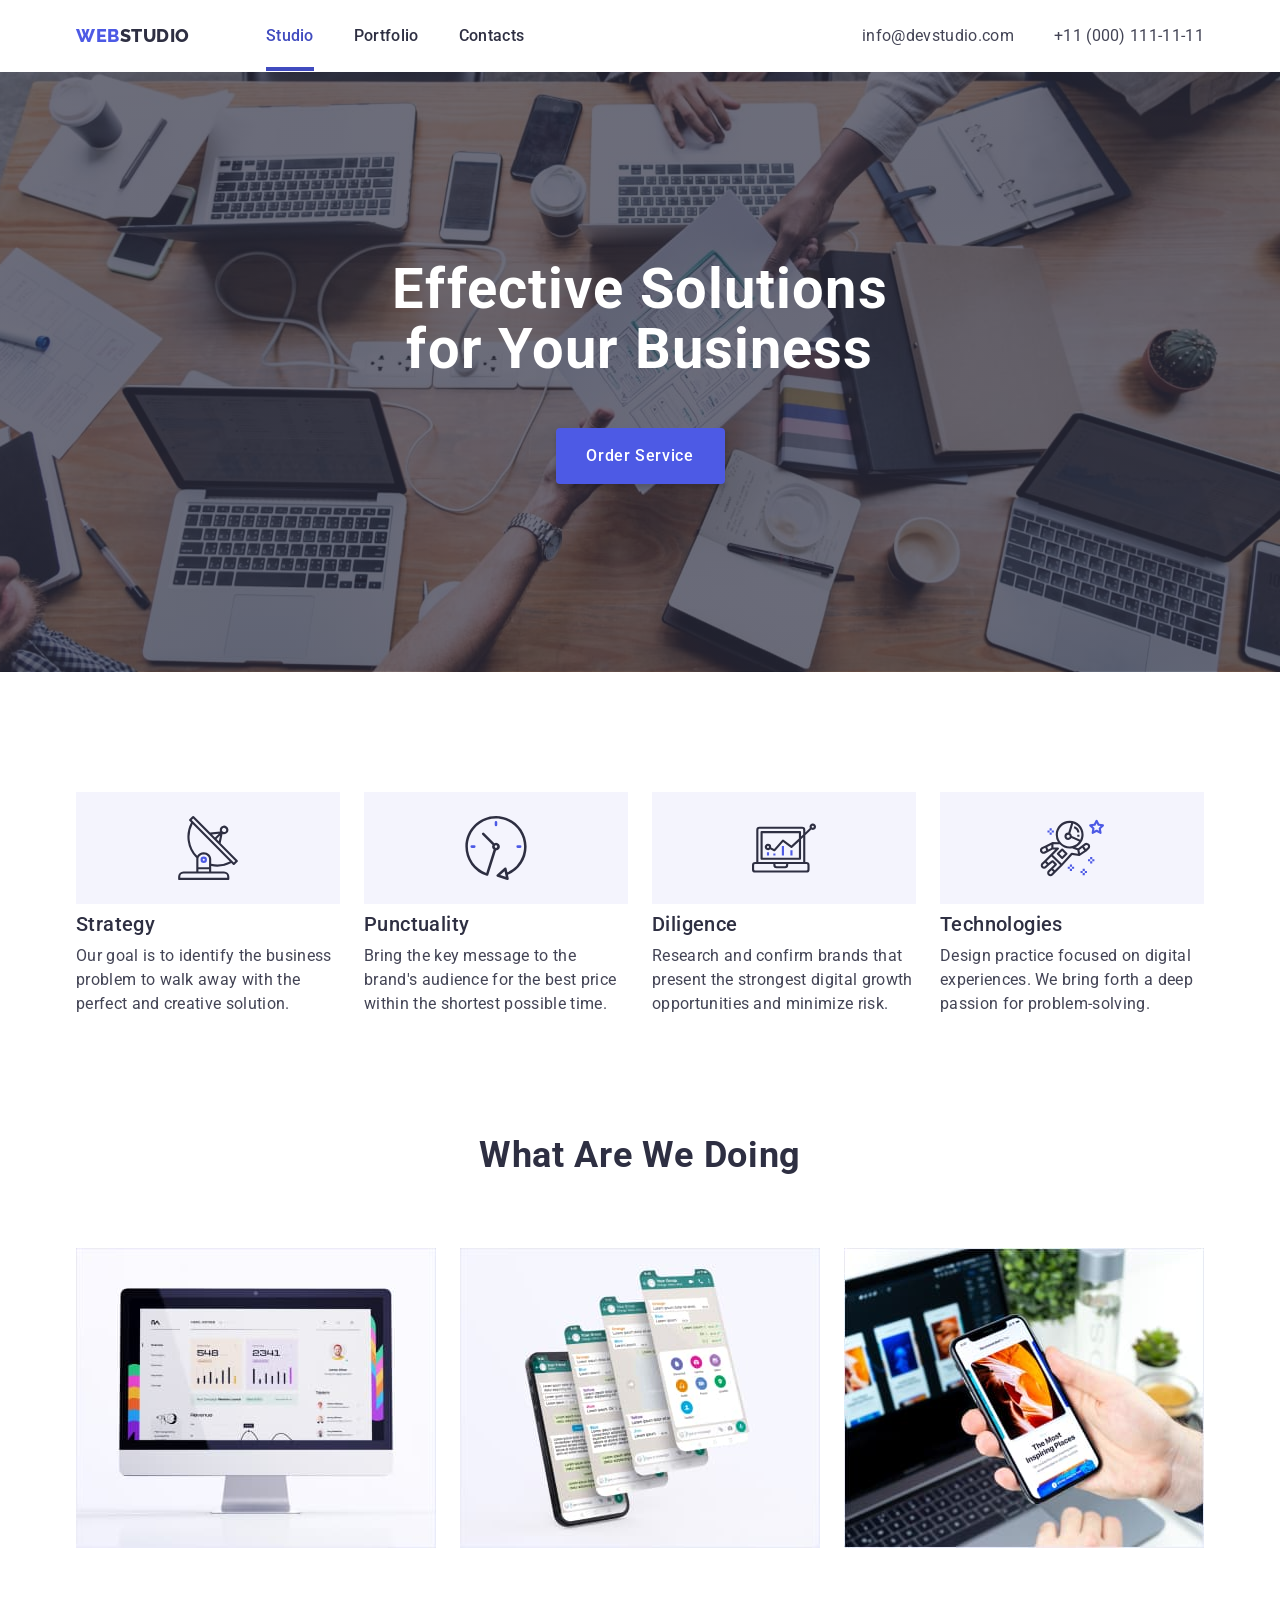
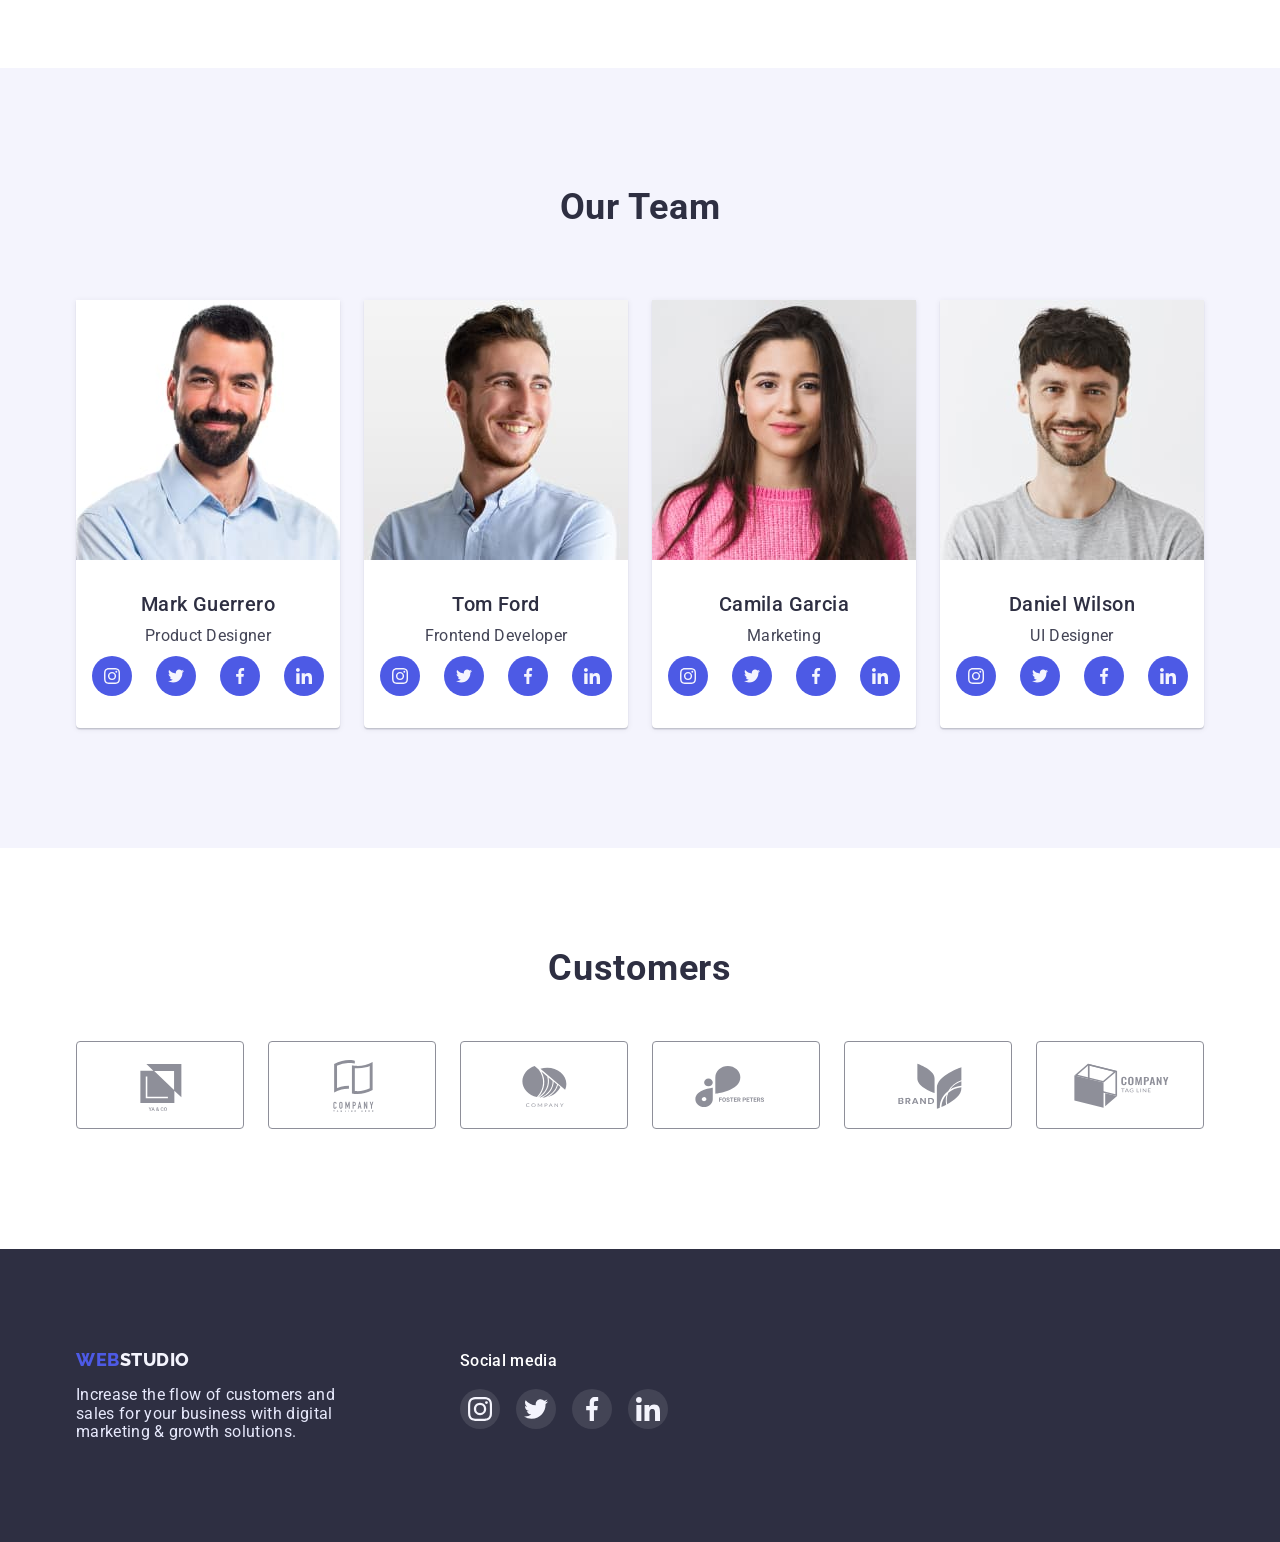
==== index.html @ badfcabd "Initial commit" ====
<!DOCTYPE html>
<html lang="en">

<head>
    <meta charset="UTF-8">
    <meta http-equiv="X-UA-Compatible" content="IE=edge">
    <meta name="viewport" content="width=device-width, initial-scale=1.0">
    <title>WebStudio</title>
    <link rel="preconnect" href="https://fonts.googleapis.com">
    <link rel="preconnect" href="https://fonts.gstatic.com" crossorigin>
    <link
        href="https://fonts.googleapis.com/css2?family=Montserrat:wght@400;700&family=Raleway:wght@800&family=Roboto:wght@400;500;700;900&display=swap"
        rel="stylesheet">
    <link rel="stylesheet" href="https://cdnjs.cloudflare.com/ajax/libs/modern-normalize/1.1.0/modern-normalize.min.css"
        integrity="sha512-wpPYUAdjBVSE4KJnH1VR1HeZfpl1ub8YT/NKx4PuQ5NmX2tKuGu6U/JRp5y+Y8XG2tV+wKQpNHVUX03MfMFn9Q=="
        crossorigin="anonymous" referrerpolicy="no-referrer" />
    <link rel="stylesheet" href="./css/styles.css">
</head>

<body>
    <header>
        <div class="conteiner header-container">
            <nav class="header-all">
                <a href="./index.html" class="header-logo link">Web<span class="header-logo-studio">Studio</span></a>
                <ul class="header-nav list">
                    <li class="header-item"><a href="./index.html" class="nav current link">Studio</a></li>
                    <li><a href="./portfolio.html" class="nav link">Portfolio</a></li>
                    <li><a href="" class="nav link">Contacts</a></li>
                </ul>
            </nav>
            <address class="address">
                <ul class="address-list list">
                    <li><a href="mailto:info@devstudio.com" class="header-address link">info@devstudio.com</a></li>
                    <li><a href="tel:+110001111111" class="header-address link">+11 (000) 111-11-11</a></li>
                </ul>
            </address>
        </div>
    </header>
    <main>
        <section class="hero">
            <div class="conteiner">
                <h1 class="hero-title">Effective Solutions for Your Business</h1>
                <button type="button" class="hero-btn" data-modal-open>Order Service</button>
            </div>
        </section>
        <section class="strengths section">
            <div class="conteiner">
                <h2 hidden class="strengths-t">Strengths</h2>
                <ul class="strengths-list list">
                    <li class="strengths-item">
                        <div class="strengths-fon">
                            <svg width="64" height="64" class="strengths-icon">
                                <use href="./images/icons.svg#icon-antenna"></use>
                            </svg>
                        </div>
                        <h3 class="strengths-title">Strategy</h3>
                        <p class="strengths-text">Our goal is to identify the business
                            problem to walk away with the perfect and creative solution. </p>
                    </li>
                    <li class="strengths-item">
                        <div class="strengths-fon">
                            <svg width="64" height="64" class="strengths-icon">
                                <use href="./images/icons.svg#icon-clock"></use>
                            </svg>
                        </div>
                        <h3 class="strengths-title">Punctuality</h3>
                        <p class="strengths-text">Bring the key message to the brand's audience for the best price
                            within
                            the shortest possible
                            time.</p>
                    </li>
                    <li class="strengths-item">
                        <div class="strengths-fon">
                            <svg width="64" height="64" class="strengths-icon">
                                <use href="./images/icons.svg#icon-diagram"></use>
                            </svg>
                        </div>
                        <h3 class="strengths-title">Diligence</h3>
                        <p class="strengths-text">Research and confirm brands that present the strongest digital growth
                            opportunities and minimize
                            risk.</p>
                    </li>
                    <li class="strengths-item">
                        <div class="strengths-fon">
                            <svg width="64" height="64" class="strengths-icon">
                                <use href="./images/icons.svg#icon-astronaut"></use>
                            </svg>
                        </div>
                        <h3 class="strengths-title">Technologies</h3>
                        <p class="strengths-text">Design practice focused on digital experiences. We bring forth a deep
                            passion for
                            problem-solving.</p>
                    </li>
                </ul>
            </div>
        </section>
        <section class="section">
            <div class="conteiner">
                <h2 class="doing">What are we doing</h2>
                <ul class="doing-list list">
                    <li class="doing-item"><img src="./images/doing1.jpg" alt="What are we doing" width="360"
                            height="300"></li>
                    <li><img src="./images/doing2.jpg" alt="What are we doing" width="360" height="300"></li>
                    <li><img src="./images/doing3.jpg" alt="What are we doing" width="360" height="300"></li>
                </ul>
            </div>
        </section>
        <section class="our-team section">
            <div class="conteiner">
                <h2 class="our-team-title">Our Team</h2>
                <div class="our-team-list-wrap">
                    <ul class="our-team-list list">
                        <li class="our-team-item">
                            <img src="./images/team1.jpg" alt="Product Designer" width="264" height="260">
                            <div class="our-team-name">
                                <h3 class="our-team-subtitle">Mark Guerrero</h3>
                                <p class="our-team-text">Product Designer</p>
                                <ul class="team-soc-list list">
                                    <li class="team-soc-item">
                                        <a class="team-soc-link link" href="">
                                            <svg width="16" height="16" class="team-soc-icon">
                                                <use href="./images/icons.svg#icon-instagram"></use>
                                            </svg>
                                        </a>
                                    </li>
                                    <li class="team-soc-item">
                                        <a class="team-soc-link link" href="">
                                            <svg width="16" height="16" class="team-soc-icon">
                                                <use href="./images/icons.svg#icon-twitter"></use>
                                            </svg>
                                        </a>
                                    </li>
                                    <li class="team-soc-item">
                                        <a class="team-soc-link link" href="">
                                            <svg width="16" height="16" class="team-soc-icon">
                                                <use href="./images/icons.svg#icon-facebook"></use>
                                            </svg>
                                        </a>
                                    </li>
                                    <li class="team-soc-item">
                                        <a class="team-soc-link link" href="">
                                            <svg width="16" height="16" class="team-soc-icon">
                                                <use href="./images/icons.svg#icon-linkedin"></use>
                                            </svg>
                                        </a>
                                    </li>
                                </ul>
                            </div>
                        </li>
                        <li class="our-team-item">
                            <img src="./images/team2.jpg" alt="Frontend Developer" width="264" height="260">
                            <div class="our-team-name">
                                <h3 class="our-team-subtitle">Tom Ford</h3>
                                <p class="our-team-text">Frontend Developer</p>
                                <ul class="team-soc-list list">
                                    <li class="team-soc-item">
                                        <a class="team-soc-link link" href="">
                                            <svg width="16" height="16" class="team-soc-icon">
                                                <use href="./images/icons.svg#icon-instagram"></use>
                                            </svg>
                                        </a>
                                    </li>
                                    <li class="team-soc-item">
                                        <a class="team-soc-link link" href="">
                                            <svg width="16" height="16" class="team-soc-icon">
                                                <use href="./images/icons.svg#icon-twitter"></use>
                                            </svg>
                                        </a>
                                    </li>
                                    <li class="team-soc-item">
                                        <a class="team-soc-link link" href="">
                                            <svg width="16" height="16" class="team-soc-icon">
                                                <use href="./images/icons.svg#icon-facebook"></use>
                                            </svg>
                                        </a>
                                    </li>
                                    <li class="team-soc-item">
                                        <a class="team-soc-link link" href="">
                                            <svg width="16" height="16" class="team-soc-icon">
                                                <use href="./images/icons.svg#icon-linkedin"></use>
                                            </svg>
                                        </a>
                                    </li>
                                </ul>
                            </div>
                        </li>
                        <li class="our-team-item">
                            <img src="./images/team3.jpg" alt="Marketing" width="264" height="260">
                            <div class="our-team-name">
                                <h3 class="our-team-subtitle">Camila Garcia</h3>
                                <p class="our-team-text">Marketing</p>
                                <ul class="team-soc-list list">
                                    <li class="team-soc-item">
                                        <a class="team-soc-link link" href="">
                                            <svg width="16" height="16" class="team-soc-icon">
                                                <use href="./images/icons.svg#icon-instagram"></use>
                                            </svg>
                                        </a>
                                    </li>
                                    <li class="team-soc-item">
                                        <a class="team-soc-link link" href="">
                                            <svg width="16" height="16" class="team-soc-icon">
                                                <use href="./images/icons.svg#icon-twitter"></use>
                                            </svg>
                                        </a>
                                    </li>
                                    <li class="team-soc-item">
                                        <a class="team-soc-link link" href="">
                                            <svg width="16" height="16" class="team-soc-icon">
                                                <use href="./images/icons.svg#icon-facebook"></use>
                                            </svg>
                                        </a>
                                    </li>
                                    <li class="team-soc-item">
                                        <a class="team-soc-link link" href="">
                                            <svg width="16" height="16" class="team-soc-icon">
                                                <use href="./images/icons.svg#icon-linkedin"></use>
                                            </svg>
                                        </a>
                                    </li>
                                </ul>
                            </div>
                        </li>
                        <li class="our-team-item">
                            <img src="./images/team4.jpg" alt="UI Designer" width="264" height="260">
                            <div class="our-team-name">
                                <h3 class="our-team-subtitle">Daniel Wilson</h3>
                                <p class="our-team-text">UI Designer</p>
                                <ul class="team-soc-list list">
                                    <li class="team-soc-item">
                                        <a class="team-soc-link link" href="">
                                            <svg width="16" height="16" class="team-soc-icon">
                                                <use href="./images/icons.svg#icon-instagram"></use>
                                            </svg>
                                        </a>
                                    </li>
                                    <li class="team-soc-item">
                                        <a class="team-soc-link link" href="">
                                            <svg width="16" height="16" class="team-soc-icon">
                                                <use href="./images/icons.svg#icon-twitter"></use>
                                            </svg>
                                        </a>
                                    </li>
                                    <li class="team-soc-item">
                                        <a class="team-soc-link link" href="">
                                            <svg width="16" height="16" class="team-soc-icon">
                                                <use href="./images/icons.svg#icon-facebook"></use>
                                            </svg>
                                        </a>
                                    </li>
                                    <li class="team-soc-item">
                                        <a class="team-soc-link link" href="">
                                            <svg width="16" height="16" class="team-soc-icon">
                                                <use href="./images/icons.svg#icon-linkedin"></use>
                                            </svg>
                                        </a>
                                    </li>
                                </ul>
                            </div>
                        </li>
                    </ul>
                </div>
            </div>
        </section>
        <section class="customers section">
            <div class="conteiner">
                <h2 class="customers-title">Customers</h2>
                <ul class="customers-list list">
                    <li class="customers-item">
                        <a class="customers-link link" href="">
                            <svg width="104" height="56" class="customers-icon">
                                <use href="./images/icons.svg#icon-Logo-1"></use>
                            </svg>
                        </a>
                    </li>
                    <li class="customers-item">
                        <a class="customers-link link" href="">
                            <svg width="104" height="56" class="customers-icon">
                                <use href="./images/icons.svg#icon-Logo-2"></use>
                            </svg>
                        </a>
                    </li>
                    <li class="customers-item">
                        <a class="customers-link link" href="">
                            <svg width="104" height="56" class="customers-icon">
                                <use href="./images/icons.svg#icon-Logo-3"></use>
                            </svg>
                        </a>
                    </li>
                    <li class="customers-item">
                        <a class="customers-link link" href="">
                            <svg width="104" height="56" class="customers-icon">
                                <use href="./images/icons.svg#icon-Logo-4"></use>
                            </svg>
                        </a>
                    </li>
                    <li class="customers-item">
                        <a class="customers-link link" href="">
                            <svg width="104" height="56" class="customers-icon">
                                <use href="./images/icons.svg#icon-Logo-5"></use>
                            </svg>
                        </a>
                    </li>
                    <li class="customers-item">
                        <a class="customers-link link" href="">
                            <svg width="104" height="56" class="customers-icon">
                                <use href="./images/icons.svg#icon-Logo-6"></use>
                            </svg>
                        </a>
                    </li>
                </ul>
            </div>
        </section>
    </main>
    <footer class="footer">
        <div class="footer-conteiner conteiner">
            <div class="footer-wrap">
                <a href="./index.html" class="header-logo link">Web<span class="footer-logo-studio">Studio</span></a>
                <p class="footer-text">Increase the flow of customers and sales for your business with digital marketing
                    &
                    growth solutions.</p>
            </div>
            <div class="social-media-box">
                <h3 class="social-media-header">Social media</h3>
                <ul class="social-media-list list">
                    <li class="social-media-item">
                        <a class="social-media-link link" href="">
                            <svg width="24" heigth="24" class="social-media-icon">
                                <use href="./images/icons.svg#icon-instagram"></use>
                            </svg>
                        </a>
                    </li>
                    <li class="social-media-item">
                        <a class="social-media-link link" href="">
                            <svg width="24" heigth="24" class="social-media-icon">
                                <use href="./images/icons.svg#icon-twitter"></use>
                            </svg>
                        </a>
                    </li>
                    <li class="social-media-item">
                        <a class="social-media-link link" href="">
                            <svg width="24" heigth="24" class="social-media-icon">
                                <use href="./images/icons.svg#icon-facebook"></use>
                            </svg>
                        </a>
                    </li>
                    <li class="social-media-item">
                        <a class="social-media-link link" href="">
                            <svg width="24" heigth="24" class="social-media-icon">
                                <use href="./images/icons.svg#icon-linkedin"></use>
                            </svg>
                        </a>
                    </li>
                </ul>
            </div>
        </div>
    </footer>
    <div class="backdrop is-hidden" data-modal>
        <div class="modal">
            <button type="button" class="modal-close" data-modal-close>
                <svg width="8" height="8" class="modal-close-icon">
                    <use href="./images/icons.svg#icon-close-black-18dp-2-1"></use>
                </svg>
            </button>
        </div>
    </div>
    <script src="./js/modal.js"></script>
</body>

</html>
---- css/styles.css ----
:root {
    --body-color: #2E2F42;
    --logo-color: #4D5AE5;
    --second-logo-color: #2E2F42;
    --navigation-color: #2E2F42;
    --address-color: #434455;
    --navigation-color-hover: #404BBF;
    --background-color-hero: #2E2F42;
    --hero-btn-color: #ffffff;
    --hero-btn-background-color: #4D5AE5;
    --hero-btn-background-color-hover: #404BBF;
    --hero-title-color: #ffffff;

    --color-iris: #4d5ae5;
    --color-ocean: #404bbf;
    --color-navy-blue: #2e2f42;
    --color-green: #31d0aa;
    --color-slate: #434455;
    --color-light-slate: #8e8f99;
    --color-cornflower: #e7e9fc;
    --color-cloud: #f4f4fd;
    --color-navy-blue-modal: #2e2f42;
    --color-grey: #2e2f42;
}

p,
h1,
h2,
h3,
h4,
h5,
h6,
ul {
    margin: 0;
    padding: 0;
}

img {
    max-width: 100%;
    height: auto;
    display: block;
}

button {
    cursor: pointer;
}

body {
    font-family: 'Roboto', sans-serif;
    color: var(--color-slate);
}

.link {
    text-decoration: none;
}

.list {
    list-style: none;
}

.conteiner {
    max-width: 1158px;
    margin: 0 auto;
    padding: 0 15px;
}

.section {
    padding-top: 120px;
    padding-bottom: 120px;
}

.header {
    border-bottom: 1px solid var(--color-cornflower);
}

.header-logo {
    font-family: 'Raleway', sans-serif;
    font-weight: 800;
    font-size: 18px;
    line-height: 1.17;
    display: flex;
    align-items: center;
    letter-spacing: 0.03em;
    text-transform: uppercase;
    color: var(--logo-color);
    margin-right: 76px;
}

.header-container {
    display: flex;
    padding-top: 24px;
    padding-bottom: 24px;
    justify-content: space-between;

}

.header-all {
    display: flex;
    align-items: center;
}

.header-nav {
    display: flex;
    gap: 40px;
}

.header-logo-studio {
    color: var(--second-logo-color);
}

.nav {
    font-weight: 500;
    font-size: 16px;
    line-height: 1.5;
    letter-spacing: 0.02em;
    color: var(--navigation-color);
    transition: color 250ms cubic-bezier(0.4, 0, 0.2, 1)
}

.address {
    font-style: normal;
}

.address-list {
    display: flex;
    gap: 40px;

}

.header-address {
    font-size: 16px;
    line-height: 1.5;
    letter-spacing: 0.02em;
    color: var(--color-slate);
    transition: color 250ms cubic-bezier(0.4, 0, 0.2, 1)
}

.header-address:hover,
.header-address:focus,
.nav:hover,
.nav:focus,
.nav:active {
    color: var(--color-ocean);
}

.header-item {
    position: relative;


}

.current {
    color: var(--color-ocean);
}

.current::after {
    content: '';
    position: absolute;
    bottom: 0;
    width: 100%;
    height: 4px;
    left: 0;
    top: 43px;
    background-color: var(--color-ocean);
    color: var(--color-ocean);
}



/* --------------HERO-------------- */

.hero {
    background-color: var(--background-color-hero);
    background-image: linear-gradient(rgba(46, 47, 66, 0.7), rgba(46, 47, 66, 0.7)), url(../images/people-office1.jpg);
    background-repeat: no-repeat;
    background-position: center;
    background-size: cover;
    padding: 188px 0;
}

.hero-title {
    font-size: 56px;
    line-height: 1.07;
    text-align: center;
    letter-spacing: 0.02em;
    color: var(--hero-title-color);
    max-width: 496px;
    margin: 0 auto 48px;

}

.hero-btn {
    font-family: 'Roboto', sans-serif;
    font-weight: 500;
    font-size: 16px;
    line-height: 1.5;
    letter-spacing: 0.04em;
    background-color: var(--hero-btn-background-color);
    box-shadow: 0px 4px 4px rgba(0, 0, 0, 0.15);
    border-radius: 4px;
    color: var(--hero-btn-color);
    width: 169px;
    height: 56px;
    display: block;
    margin: 0 auto;
    border: none;
    transition: background-color 250ms cubic-bezier(0.4, 0, 0.2, 1);
}

.hero-btn:hover,
.hero-btn:focus {
    background-color: var(--hero-btn-background-color-hover);
}

/* --------------Strengths-------------- */

.strengths {
    padding-bottom: 0;
}

.strengths-list {
    display: flex;
    gap: 24px;
    justify-content: center;
}

.strengths-item {
    flex-basis: calc((100% - 72px) / 4);
}

.strengths-fon {
    background-color: var(--color-cloud);
    margin-bottom: 8px;
    height: 112px;
    display: flex;
    justify-content: center;
    align-items: center;
}

.strengths-title {
    font-weight: 500;
    font-size: 20px;
    line-height: 1.2;
    letter-spacing: 0.02em;
    color: var(--color-navy-blue);
    margin-bottom: 8px;
}

.strengths-text {
    font-size: 16px;
    line-height: 1.5;
    letter-spacing: 0.02em;
    color: var(--color-slate);
}

/* --------------Doing-------------- */

.doing {
    font-size: 36px;
    line-height: 1.11;
    text-align: center;
    letter-spacing: 0.02em;
    text-transform: capitalize;
    color: var(--color-navy-blue);
    margin-bottom: 72px;
}

.doing-list {
    display: flex;
    gap: 24px;
    justify-content: center;
}

.doing-item {
    flex-basis: calc((100% - 48) / 3);
}

/* --------------Our team-------------- */

.our-team {
    background-color: var(--color-cloud);
}

.our-team-name {
    padding: 32px 16px;
}

.our-team-list {
    display: flex;
    gap: 24px;
}

.our-team-item {
    background-color: var(--hero-title-color);
    box-shadow: 0px 1px 6px rgba(46, 47, 66, 0.08), 0px 1px 1px rgba(46, 47, 66, 0.16), 0px 2px 1px rgba(46, 47, 66, 0.08);
    border-radius: 0px 0px 4px 4px;
    flex-basis: calc((100% - 72px) / 4);
}

.our-team-title {
    font-size: 36px;
    line-height: 1.11;
    text-align: center;
    letter-spacing: 0.02em;
    text-transform: capitalize;
    color: var(--color-navy-blue);
    margin-bottom: 72px;
}

.our-team-subtitle {
    font-weight: 500;
    font-size: 20px;
    line-height: 1.2;
    text-align: center;
    letter-spacing: 0.02em;
    color: var(--color-navy-blue);
}

.our-team-text {
    font-size: 16px;
    line-height: 1.5;
    text-align: center;
    letter-spacing: 0.02em;
    color: var(--color-slate);
    margin-top: 8px;
    margin-bottom: 8px;
}

.team-soc-list {
    display: flex;
    justify-content: center;
    gap: 24px;
}

.team-soc-item {
    width: 40px;
    height: 40px;
}

.team-soc-link {
    width: 100%;
    height: 100%;
    background-color: var(--color-iris);
    display: flex;
    align-items: center;
    justify-content: center;
    border-radius: 50%;
    transition: background-color 250ms cubic-bezier(0.4, 0, 0.2, 1)
}

.team-soc-link:hover,
.team-soc-link:focus {
    background-color: var(--color-ocean);
}

.customers-title {
    font-size: 36px;
    line-height: 1.1px;
    text-align: center;
    letter-spacing: 0.02em;
    text-transform: capitalize;
    color: var(--color-grey);
    margin-bottom: 72px;
}

.customers-list {
    display: flex;
    gap: 24px;
}

.customers-item {
    flex-basis: calc((100% - 120px) / 6);

}

.customers-link {
    height: 88px;
    display: flex;
    align-items: center;
    justify-content: center;
    color: var(--color-light-slate);
    border: 1px solid var(--color-light-slate);
    border-radius: 4px;
    transition: border-color 250ms cubic-bezier(0.4, 0, 0.2, 1),
        color 250ms cubic-bezier(0.4, 0, 0.2, 1);
}

.customers-icon {
    fill: currentColor;
}

.customers-link:hover,
.customers-link:focus {
    border-color: var(--color-ocean);
    color: var(--color-ocean);
}



/* --------------Footer-------------- */

.footer {
    background-color: var(--color-navy-blue);

}

.footer-conteiner {
    display: flex;

}

.footer-wrap {
    padding-top: 100px;
    padding-bottom: 100px;
    margin-right: 120px;
}

.footer-logo-studio {
    color: var(--color-cloud);
}

.footer-text {
    font-size: 16px;
    line-height: 1.17;
    letter-spacing: 0.02em;
    color: var(--color-cornflower);
    width: 264px;
    margin-top: 16px;
}

.social-media-box {
    padding-top: 100px;

}

.social-media-header {
    font-weight: 500;
    font-size: 16px;
    line-height: 1.5;
    letter-spacing: 0.02em;
    color: #FFFFFF;
    margin-bottom: 16px;
}

.social-media-list {
    display: flex;
    justify-content: center;
    gap: 16px;
}

.social-media-item {
    width: 40px;
    height: 40px;
}

.social-media-link {
    width: 100%;
    height: 100%;
    display: flex;
    align-items: center;
    justify-content: center;
    border-radius: 50%;
    background-color: var(--color-cloud);
    background: rgba(255, 255, 255, 0.1);
    transition: background-color 250ms cubic-bezier(0.4, 0, 0.2, 1)
}

.social-media-link:hover,
.social-media-link:focus {
    background-color: var(--color-green);
}



/* --------------   START Portfolio   -------------- */

/* --------------Filter-------------- */

.filter-btn {
    background-color: var(--color-cornflower);
    color: var(--color-iris);
    line-height: 1.5;
    font-size: 16px;
    font-weight: 500;
    letter-spacing: 0.04em;
    font-family: 'Roboto', sans-serif;
    padding: 12px 24px;
    border: 1px solid #E7E9FC;
    border-radius: 4px;
    transition-property: background-color, color, border, box-shadow;
    transition-duration: 250ms;
    transition-timing-function: cubic-bezier(0.4, 0, 0.2, 1);
}

.filter-btn:is(:hover, :focus) {
    background-color: var(--color-ocean);
    color: var(--color-cloud);
    border: 1px solid var(--color-ocean);
    box-shadow: 0px 2px 2px 0px #0000001F;
    box-shadow: 0px 2px 1px 0px #00000014;
    box-shadow: 0px 3px 1px 0px #0000001A;
}

.filter-list {
    display: flex;
    justify-content: center;
    gap: 24px;
    margin-bottom: 72px;
}

.project-list {
    display: flex;
    flex-wrap: wrap;
    column-gap: 24px;
    row-gap: 48px;
}

.project-link {
    display: block;
    transition: box-shadow 250ms cubic-bezier(0.4, 0, 0.2, 1)
}

.project-link .project-name:hover {
    box-shadow: 0px 1px 6px rgba(46, 47, 66, 0.08), 0px 1px 1px rgba(46, 47, 66, 0.16), 0px 2px 1px rgba(46, 47, 66, 0.08);
}

.project-item {
    flex-basis: calc((100% - 48px) / 3);
    background-color: var(--hero-title-color);
}

.project-item:hover .project-cover-text {
    transform: translateY(0);
}

.project-top-wrap {
    position: relative;
    overflow: hidden;
}

.project-cover-text {
    position: absolute;
    top: 0;
    height: 100%;
    font-size: 16px;
    line-height: 1.5;
    letter-spacing: 0.02em;
    padding-top: 40px;
    padding-left: 32px;
    padding-right: 32px;
    color: var(--color-cloud);
    background-color: var(--color-iris);
    transform: translateY(100%);
    transition: transform 250ms cubic-bezier(0.4, 0, 0.2, 1);
}

.project-name {
    padding: 32px 16px;
    border: 1px solid var(--color-cornflower);
    border-top: 0;
    transition: box-shadow 250ms cubic-bezier(0.4, 0, 0.2, 1)
}

.project-title {
    font-weight: 500;
    font-size: 20px;
    line-height: 1.2;
    letter-spacing: 0.02em;
    color: var(--color-navy-blue);
    margin-bottom: 8px;
}

.project-filter {
    font-size: 16px;
    line-height: 1.5;
    letter-spacing: 0.02em;
    color: var(--color-slate);
}

.backdrop {
    position: fixed;
    top: 0;
    width: 100%;
    height: 100%;
    background: rgba(46, 47, 66, 0.4);
    transition: opacity 250ms cubic-bezier(0.4, 0, 0.2, 1), visibility 250ms cubic-bezier(0.4, 0, 0.2, 1);
}

.modal {
    width: 408px;
    min-height: 576px;
    background-color: #fcfcfc;
    box-shadow: 0px 1px 1px rgba(0, 0, 0, 0.14), 0px 1px 3px rgba(0, 0, 0, 0.12), 0px 2px 1px rgba(0, 0, 0, 0.2);
    border-radius: 4px;
    position: absolute;
    top: 50%;
    left: 50%;
    transform: translate(-50%, -50%) scaleX(1);
    transition: transform 250ms cubic-bezier(0.4, 0, 0.2, 1);
    padding: 24px;
}

.backdrop.is-hidden .modal {
    transform: translate(-50%, -50%) scaleX(0);
}

.modal-close {
    display: flex;
    align-items: center;
    justify-content: center;
    margin-left: auto;
    width: 24px;
    height: 24px;
    border-radius: 50%;
    border: 1px solid rgba(0, 0, 0, 0.1);
    background-color: var(--color-cornflower);

}

.is-hidden {
    opacity: 0;
    visibility: hidden;
    pointer-events: none;
}
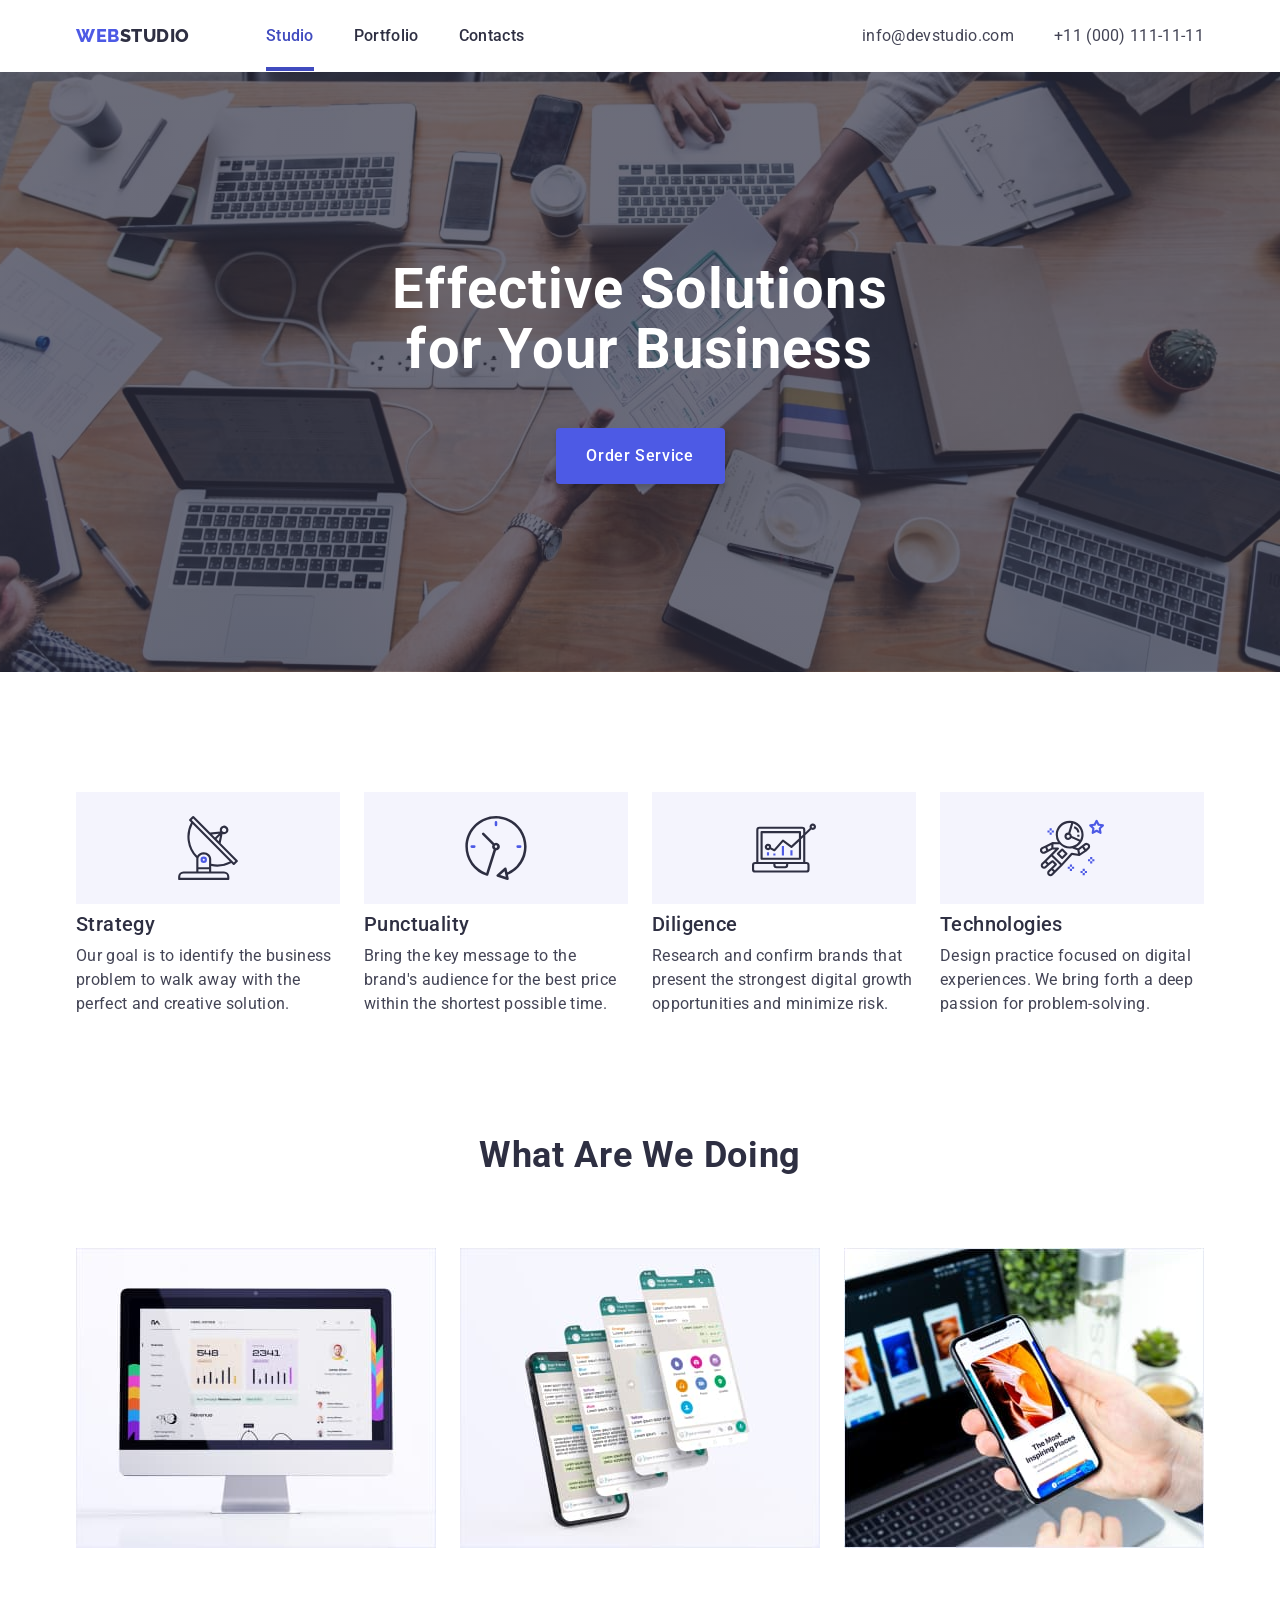
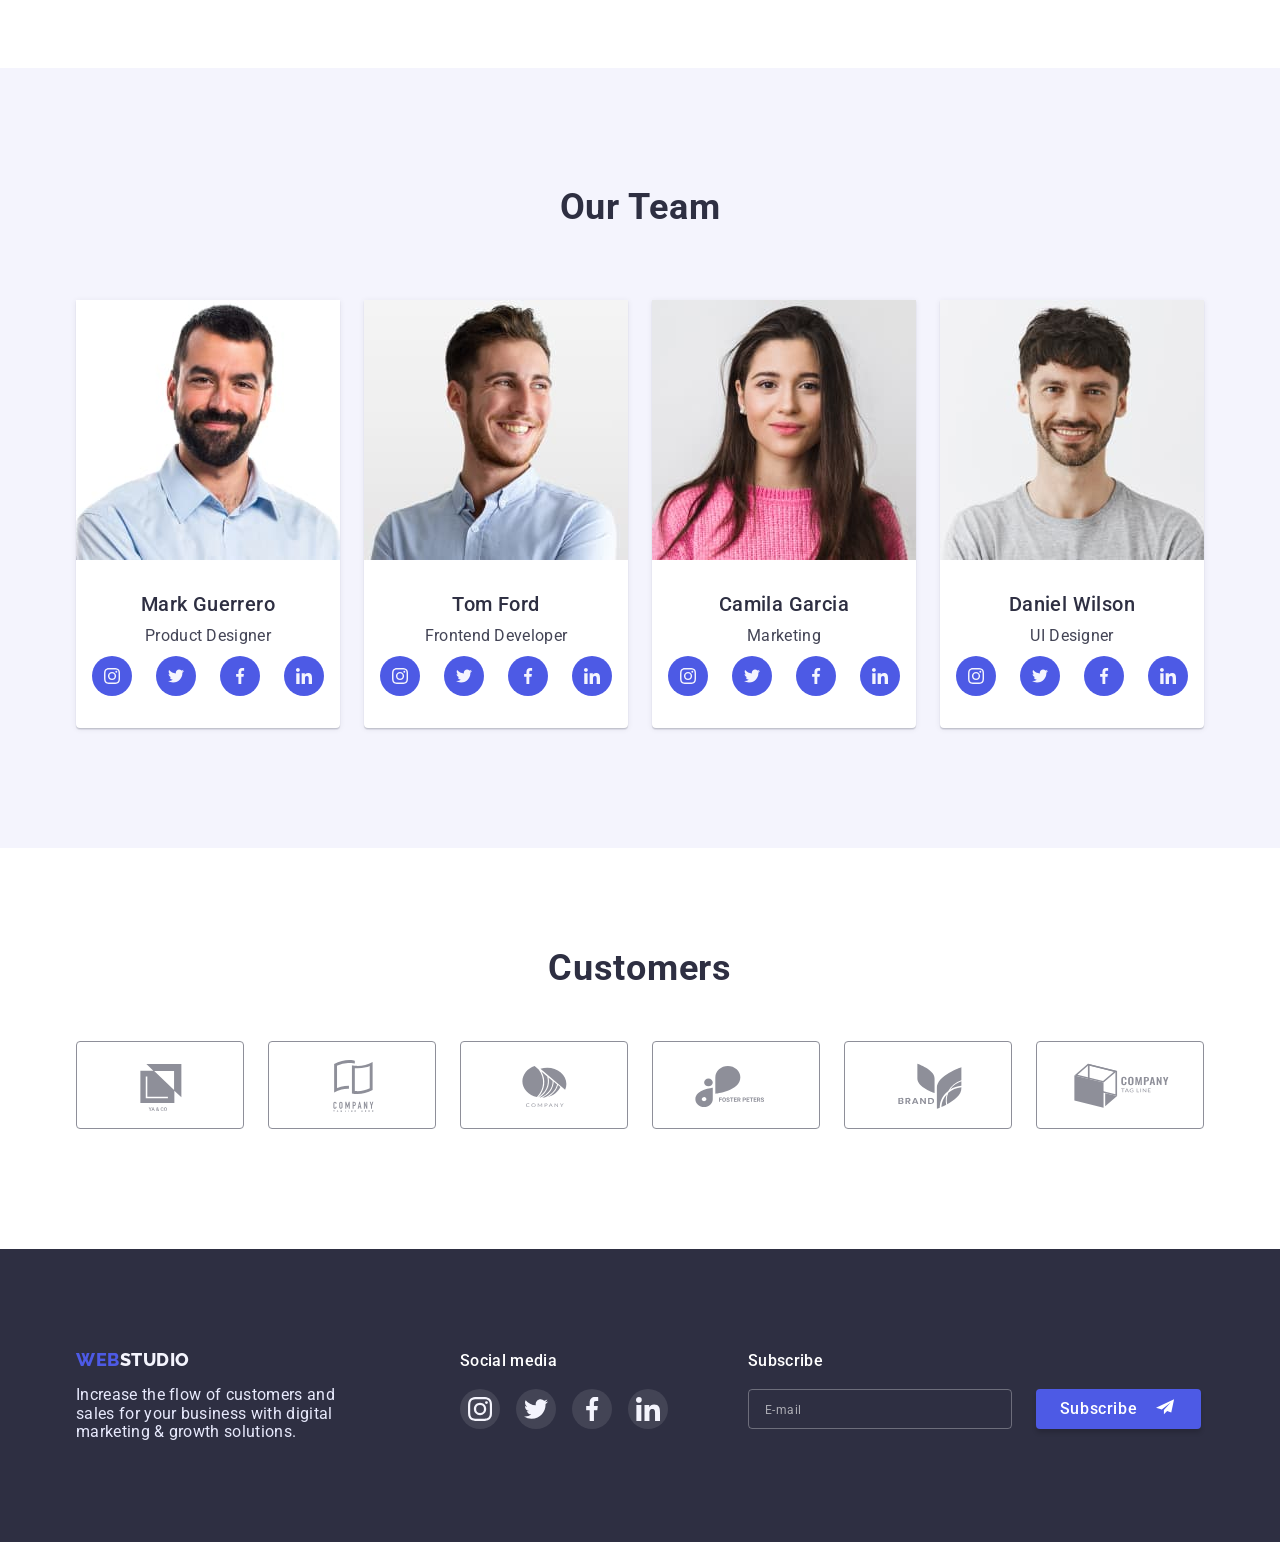
==== commit 2ffe9295: "modal" ====
--- a/index.html
+++ b/index.html
@@ -353,6 +353,24 @@
                     </li>
                 </ul>
             </div>
+            <div class="input-box">
+                <h3 class="social-media-header">Subscribe</h3>
+                <form class="footer-form">
+                    <div class="footer-subscribe">
+                        <label for="footer-input"></label>
+                        <input class="footer-input" type="text" id="footer-input" name="footer-input"
+                            placeholder="E-mail">
+                    </div>
+                    <button class="footer-btn" type="submit">Subscribe
+
+                        <svg width="24" heigth="24" class="footer-svg">
+                            <use href="./images/icons.svg#icon-footer"></use>
+                        </svg>
+
+                    </button>
+                </form>
+
+            </div>
         </div>
     </footer>
     <div class="backdrop is-hidden" data-modal>
@@ -362,6 +380,55 @@
                     <use href="./images/icons.svg#icon-close-black-18dp-2-1"></use>
                 </svg>
             </button>
+            <p class="modal-text">Leave your contacts and we will call you back</p>
+            <form class="modal-form">
+                <div class="modal-fild">
+                    <label for="user-name" class="modal-label">Name</label>
+                    <div class="imput-wrap">
+                        <input class="modal-input" type="text" name="user-name" required id="user-name">
+                        <svg width="18" height="24" class="modal-icon">
+                            <use href="./images/icons.svg#icon-person-black-18dp-1"></use>
+                        </svg>
+                    </div>
+                </div>
+                <div class="modal-fild">
+                    <label for="user-phone" class="modal-label">Phone</label>
+                    <div class="imput-wrap">
+                        <input class="modal-input" type="tel" name="user-phone" required id="user-phone">
+                        <svg width="18" height="24" class="modal-icon">
+                            <use href="./images/icons.svg#icon-phone-black-18dp-1"></use>
+                        </svg>
+                    </div>
+                </div>
+                <div class="modal-fild">
+                    <label for="user-email" class="modal-label">Email</label>
+                    <div class="imput-wrap">
+                        <input class="modal-input" type="email" name="user-email" required id="user-email">
+                        <svg width="18" height="24" class="modal-icon">
+                            <use href="./images/icons.svg#icon-email-black-18dp-1"></use>
+                        </svg>
+                    </div>
+                </div>
+                <div class="modal-fild">
+                    <label for="user-comment" class="modal-label">Comment</label>
+                    <textarea class="modal-textarea" name="user-comment" id="user-comment"
+                        placeholder="Text imput"></textarea>
+                </div>
+                <div class="modal-fild">
+                    <input type="checkbox" id="privacy" name="user-privacy" value="true"
+                        class="modal-check visually-hidden">
+                    <label class="check-text" for="privacy">
+                        <span>
+                            <svg class="check-icon" width="10" height="8">
+                                <use href="./images/icons.svg#icon-vector"></use>
+                            </svg>
+                        </span>
+                        I accept the terms and conditions of the <a href="" class="check-privacy">Privacy
+                            Policy</a></label>
+                </div>
+
+                <button type="submit" class="modal-btn">Send</button>
+            </form>
         </div>
     </div>
     <script src="./js/modal.js"></script>
--- a/css/styles.css
+++ b/css/styles.css
@@ -64,6 +64,20 @@
     padding: 0 15px;
 }
 
+.visually-hidden {
+    position: absolute;
+    width: 1px;
+    height: 1px;
+    margin: -1px;
+    border: 0;
+    padding: 0;
+
+    white-space: nowrap;
+    clip-path: inset(100%);
+    clip: rect(0 0 0 0);
+    overflow: hidden;
+}
+
 .section {
     padding-top: 120px;
     padding-bottom: 120px;
@@ -517,7 +531,7 @@
 
 .project-link {
     display: block;
-    transition: box-shadow 250ms cubic-bezier(0.4, 0, 0.2, 1)
+    transition: box-shadow 250ms cubic-bezier(0.4, 0, 0.2, 1);
 }
 
 .project-link .project-name:hover {
@@ -614,11 +628,228 @@
     border-radius: 50%;
     border: 1px solid rgba(0, 0, 0, 0.1);
     background-color: var(--color-cornflower);
-
+    margin-bottom: 24px;
+    transition: background-color 250ms cubic-bezier(0.4, 0, 0.2, 1);
+}
+
+.modal-close:focus,
+.modal-close:hover {
+    background-color: var(--color-iris);
+    fill: var(--color-cloud);
 }
 
 .is-hidden {
     opacity: 0;
     visibility: hidden;
     pointer-events: none;
+}
+
+.modal-text {
+    font-weight: 500;
+    font-size: 16px;
+    line-height: 1.5;
+    text-align: center;
+    letter-spacing: 0.02em;
+    color: var(--color-grey);
+    margin-bottom: 16px;
+}
+
+.modal-input {
+    width: 100%;
+    height: 40px;
+    border: 1px solid rgba(33, 33, 33, 0.2);
+    border-radius: 4px;
+    padding-left: 38px;
+    outline: transparent;
+    background-color: transparent;
+}
+
+.modal-input:focus {
+    border-color: var(--color-iris);
+}
+
+.modal-input:focus+.modal-icon {
+    fill: var(--color-iris);
+}
+
+.modal-btn {
+    font-family: 'Roboto', sans-serif;
+    font-weight: 500;
+    font-size: 16px;
+    line-height: 1.5;
+    letter-spacing: 0.04em;
+    background-color: var(--hero-btn-background-color);
+    box-shadow: 0px 4px 4px rgba(0, 0, 0, 0.15);
+    border-radius: 4px;
+    color: var(--hero-btn-color);
+    width: 169px;
+    height: 56px;
+    display: block;
+    margin: 0 auto;
+    border: none;
+    transition: background-color 250ms cubic-bezier(0.4, 0, 0.2, 1);
+}
+
+.modal-btn:hover,
+.modal-btn:focus {
+    background-color: var(--hero-btn-background-color-hover);
+}
+
+.modal-label {
+    display: inline-block;
+    font-size: 12px;
+    line-height: 1.17;
+    letter-spacing: 0.04em;
+    color: var(--color-light-slate);
+    margin-bottom: 4px;
+}
+
+.modal-fild {
+    margin-bottom: 8px;
+}
+
+.imput-wrap {
+    position: relative;
+}
+
+.modal-icon {
+    position: absolute;
+    left: 16px;
+    top: 50%;
+    transform: translateY(-50%);
+    fill: var(--color-navy-blue);
+}
+
+.modal-textarea {
+    width: 100%;
+    height: 120px;
+    border: 1px solid rgba(33, 33, 33, 0.2);
+    border-radius: 4px;
+    background-color: transparent;
+    resize: none;
+    padding-left: 16px;
+    padding-top: 8px;
+    font-weight: 400;
+    font-size: 12px;
+    line-height: 1.17;
+    letter-spacing: 0.04em;
+    outline: transparent;
+}
+
+.modal-textarea::placeholder {
+    font-weight: 400;
+    font-size: 12px;
+    line-height: 1.17;
+    letter-spacing: 0.04em;
+    color: rgba(117, 117, 117, 0.5);
+}
+
+.modal-textarea:focus {
+    border-color: var(--color-iris);
+}
+
+.input-box {
+    margin-left: 80px;
+    margin-top: 100px;
+}
+
+.footer-form {
+    display: flex;
+    gap: 24px;
+}
+
+.footer-input {
+    width: 264px;
+    height: 40px;
+    border: 1px solid rgba(255, 255, 255, 0.3);
+    outline: transparent;
+    background-color: transparent;
+    border-radius: 4px;
+    padding-left: 16px;
+}
+
+.footer-input::placeholder {
+    color: rgba(255, 255, 255, 0.6);
+    align-items: center;
+    letter-spacing: 0.04em;
+    font-size: 12px;
+    line-height: 2;
+}
+
+.footer-btn {
+    font-family: 'Roboto', sans-serif;
+    font-weight: 500;
+    font-size: 16px;
+    line-height: 1.5;
+    letter-spacing: 0.04em;
+    background-color: var(--hero-btn-background-color);
+    box-shadow: 0px 4px 4px rgba(0, 0, 0, 0.15);
+    border-radius: 4px;
+    color: var(--hero-btn-color);
+    width: 165px;
+    height: 40px;
+    display: flex;
+    justify-content: center;
+    align-items: center;
+    gap: 16px;
+    padding: 8px 16px;
+    border: none;
+    transition: background-color 250ms cubic-bezier(0.4, 0, 0.2, 1);
+}
+
+.footer-btn:hover,
+.footer-btn:focus {
+    background-color: var(--hero-btn-background-color-hover);
+}
+
+.footer-svg {
+    height: 100%;
+}
+
+.check-text {
+    display: flex;
+    gap: 8px;
+    font-family: 'Roboto';
+    font-style: normal;
+    font-weight: 400;
+    font-size: 12px;
+    line-height: 1.17;
+    letter-spacing: 0.04em;
+    color: #757575;
+    align-items: center;
+    margin-top: 8px;
+    margin-bottom: 16px;
+}
+
+.check-text span {
+    width: 16px;
+    height: 16px;
+    border: 1px solid #2E2F42;
+    border-radius: 2px;
+    display: flex;
+    align-items: center;
+    justify-content: center;
+    fill: transparent;
+    transition: background-color 250ms cubic-bezier(0.4, 0, 0.2, 1), fill 250ms cubic-bezier(0.4, 0, 0.2, 1);
+}
+
+.modal-check:checked+.check-text span {
+    background-color: var(--color-ocean);
+    border: none;
+    fill: var(--color-cloud);
+}
+
+.modal-check:focus+.check-text span {
+    border-color: var(--color-iris);
+}
+
+.check-privacy {
+    font-family: 'Roboto';
+    font-style: normal;
+    font-weight: 400;
+    font-size: 12px;
+    line-height: 1.13px;
+    letter-spacing: 0.04em;
+    text-decoration-line: underline;
+    color: #4D5AE5;
 }
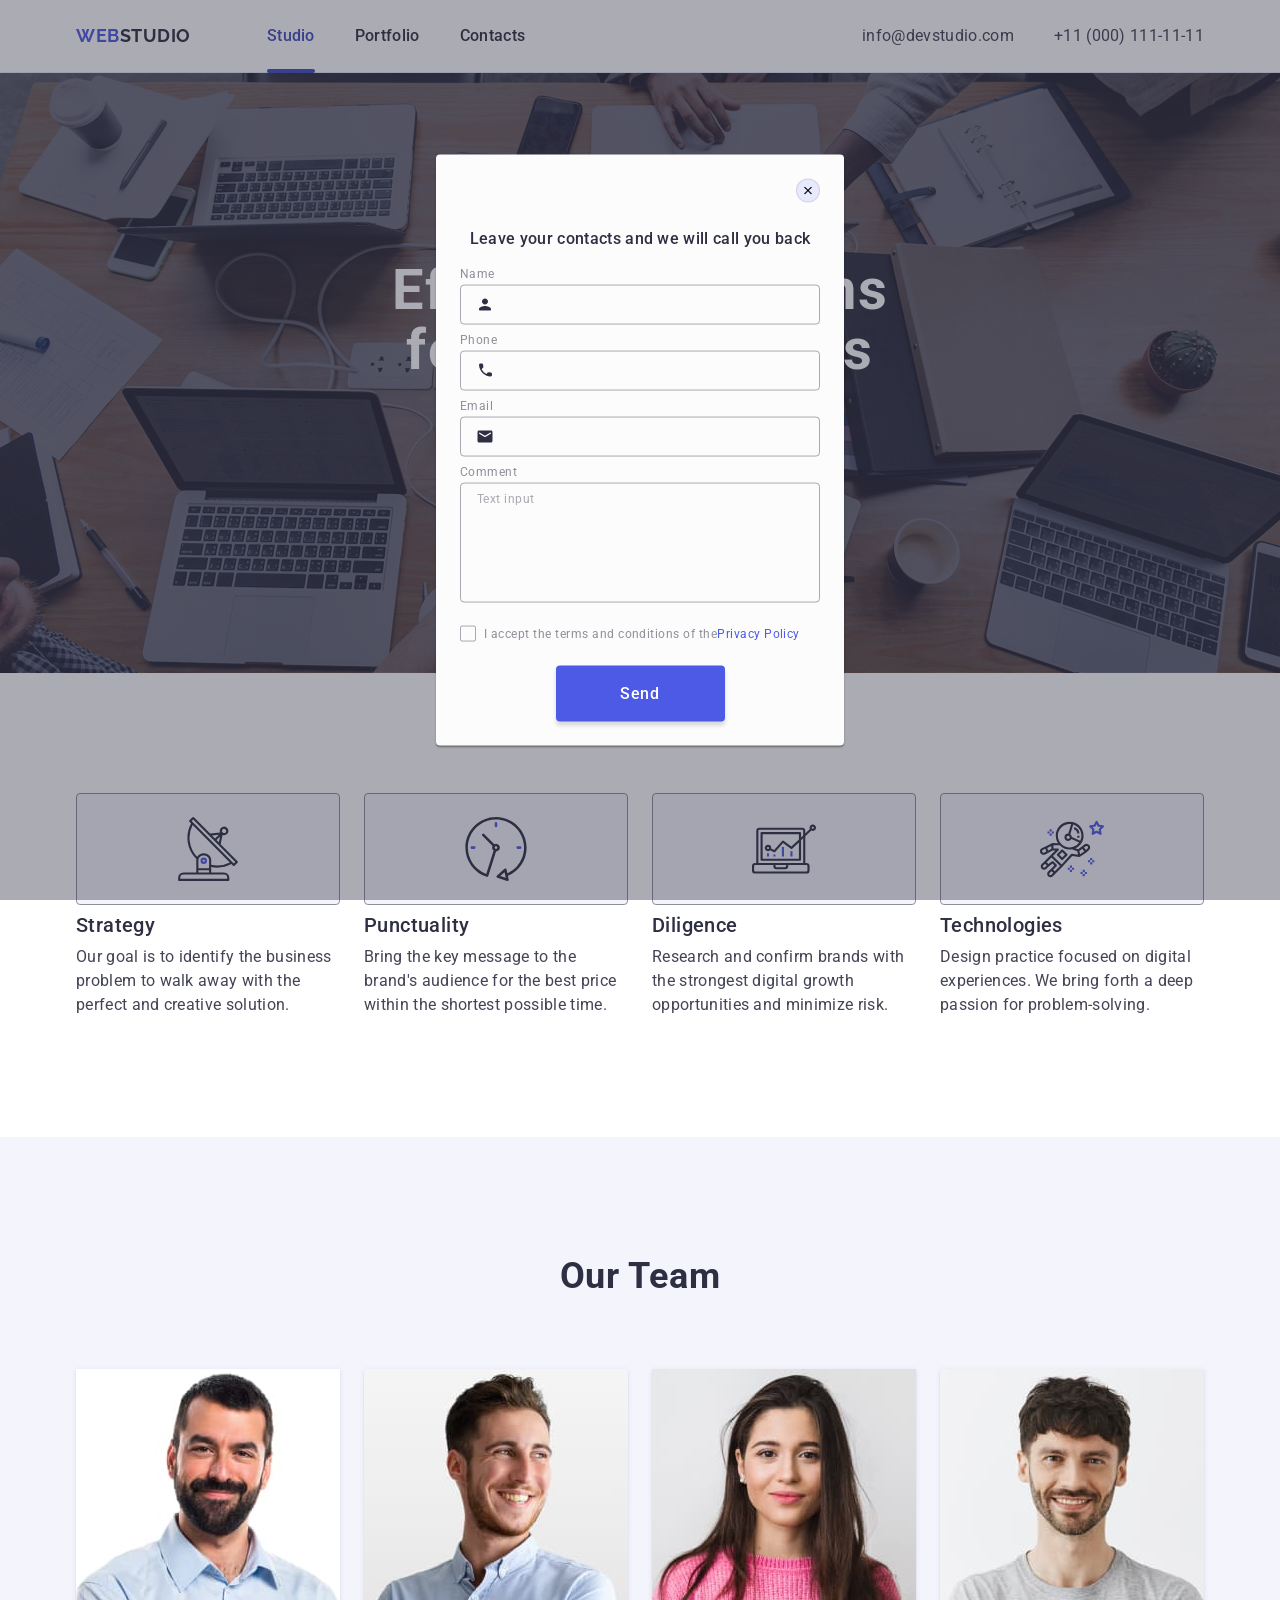
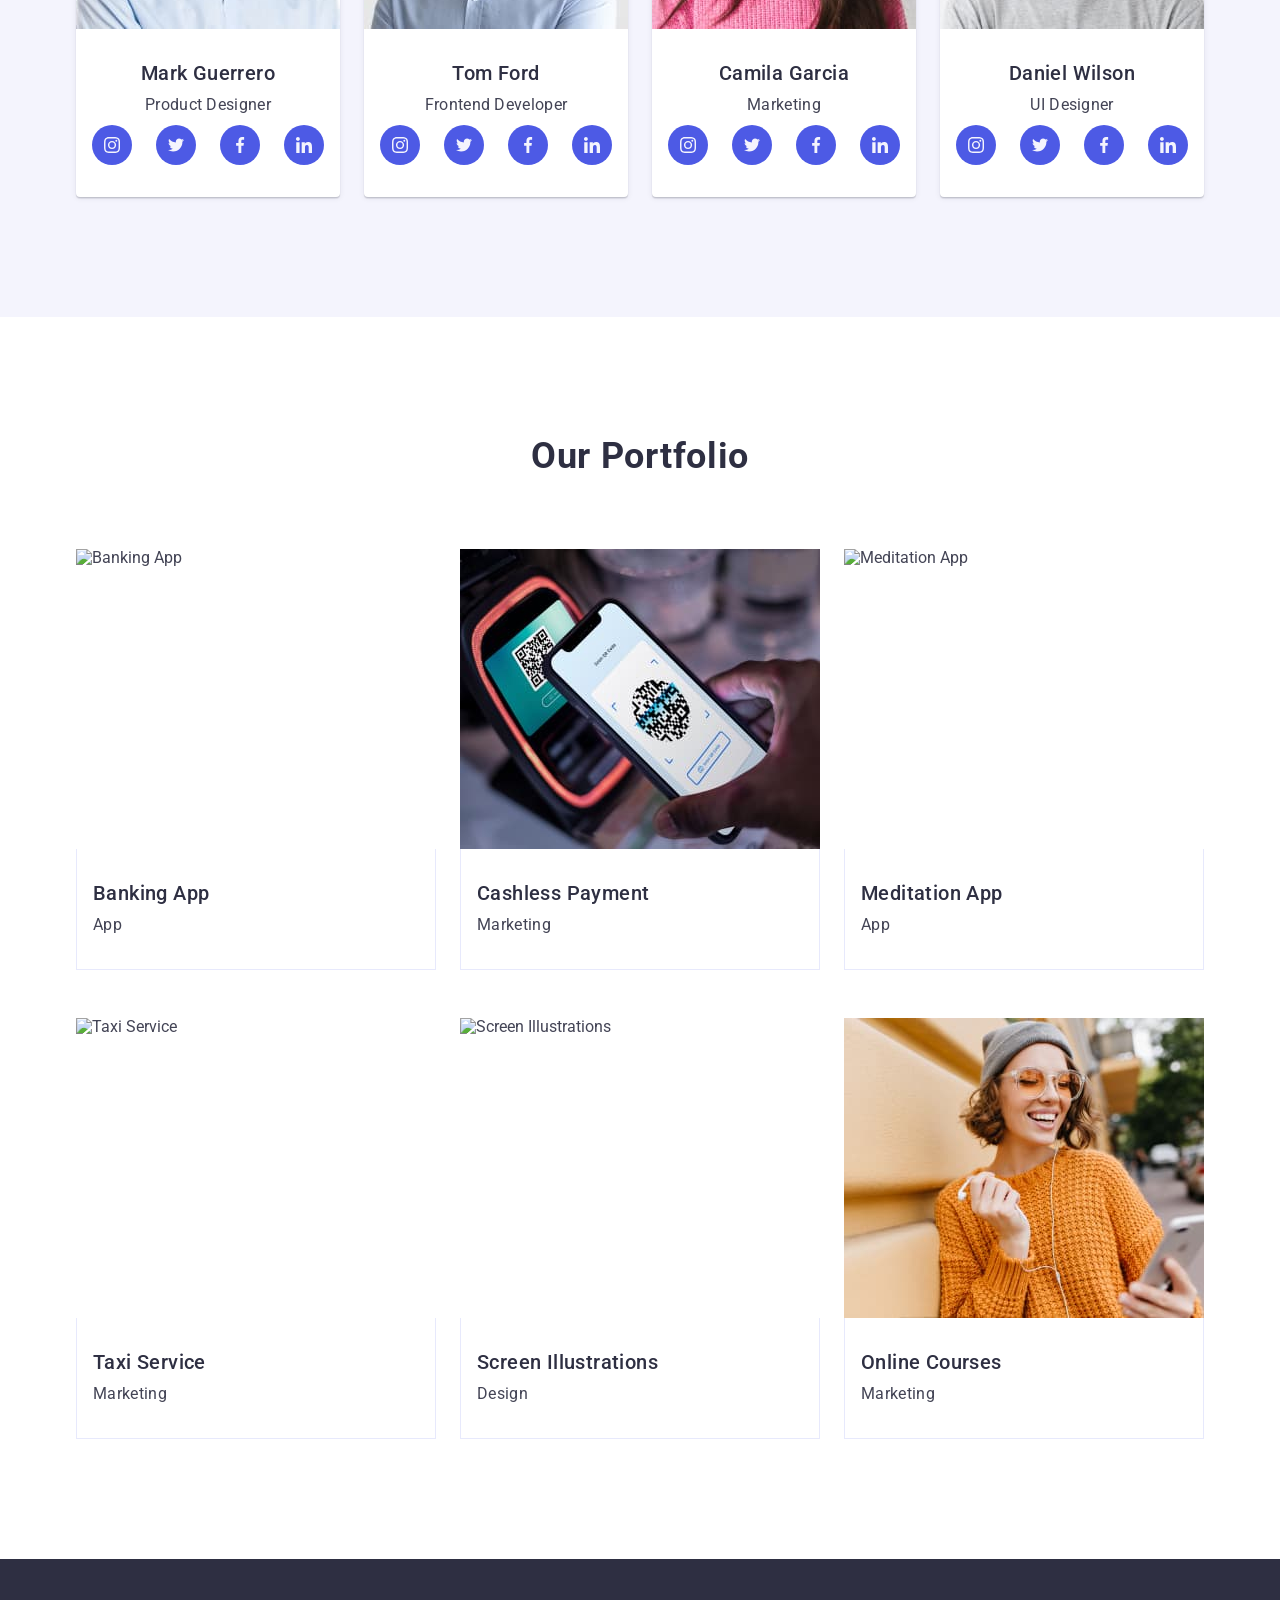
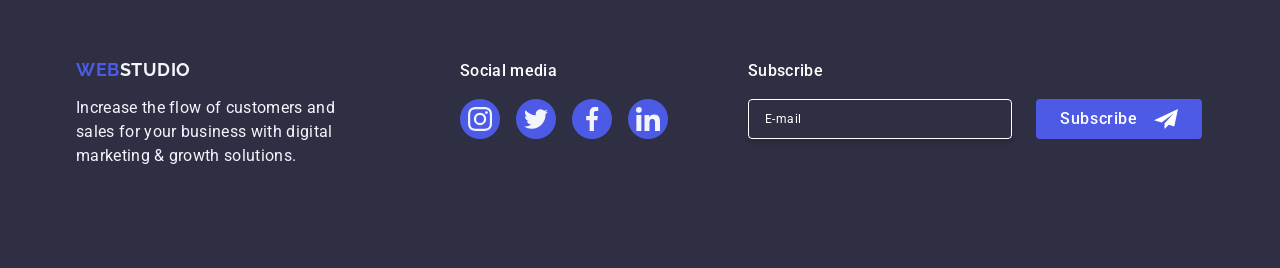
==== commit 32b9a2e2: "Initial commit" ====
--- a/index.html
+++ b/index.html
@@ -8,430 +8,463 @@
     <title>WebStudio</title>
     <link rel="preconnect" href="https://fonts.googleapis.com">
     <link rel="preconnect" href="https://fonts.gstatic.com" crossorigin>
-    <link
-        href="https://fonts.googleapis.com/css2?family=Montserrat:wght@400;700&family=Raleway:wght@800&family=Roboto:wght@400;500;700;900&display=swap"
+    <link href="https://fonts.googleapis.com/css2?family=Raleway:wght@700&family=Roboto:wght@400;500;700&display=swap"
         rel="stylesheet">
-    <link rel="stylesheet" href="https://cdnjs.cloudflare.com/ajax/libs/modern-normalize/1.1.0/modern-normalize.min.css"
-        integrity="sha512-wpPYUAdjBVSE4KJnH1VR1HeZfpl1ub8YT/NKx4PuQ5NmX2tKuGu6U/JRp5y+Y8XG2tV+wKQpNHVUX03MfMFn9Q=="
-        crossorigin="anonymous" referrerpolicy="no-referrer" />
+    <link rel="stylesheet"
+        href="https://cdnjs.cloudflare.com/ajax/libs/modern-normalize/2.0.0/modern-normalize.min.css">
     <link rel="stylesheet" href="./css/styles.css">
 </head>
 
 <body>
-    <header>
-        <div class="conteiner header-container">
-            <nav class="header-all">
-                <a href="./index.html" class="header-logo link">Web<span class="header-logo-studio">Studio</span></a>
-                <ul class="header-nav list">
-                    <li class="header-item"><a href="./index.html" class="nav current link">Studio</a></li>
-                    <li><a href="./portfolio.html" class="nav link">Portfolio</a></li>
-                    <li><a href="" class="nav link">Contacts</a></li>
+    <header class="page-header">
+        <div class="header-nav container">
+            <nav class="menu">
+                <a class="logo link" href="./index.html">Web<span class="logo-short">Studio</span></a>
+                <ul class="nav-menu list">
+                    <li class="menu-item">
+                        <a class="menu-link current link" href="./index.html">Studio</a>
+                    </li>
+                    <li class="menu-item">
+                        <a class="menu-link link" href="">Portfolio</a>
+                    </li>
+                    <li class="menu-item">
+                        <a class="menu-link link" href="">Contacts</a>
+                    </li>
                 </ul>
             </nav>
-            <address class="address">
-                <ul class="address-list list">
-                    <li><a href="mailto:info@devstudio.com" class="header-address link">info@devstudio.com</a></li>
-                    <li><a href="tel:+110001111111" class="header-address link">+11 (000) 111-11-11</a></li>
+            <address class="page-address">
+                <ul class="page-address-list list">
+                    <li class="page-address-item">
+                        <a class="page-address-link link" href="mailto:info@devstudio.com">info@devstudio.com</a>
+                    </li>
+                    <li class="page-address-item">
+                        <a class="page-address-link link" href="tel:+110001111111">+11 (000) 111-11-11</a>
+                    </li>
                 </ul>
             </address>
         </div>
     </header>
     <main>
+        <!-- HERO -->
         <section class="hero">
-            <div class="conteiner">
-                <h1 class="hero-title">Effective Solutions for Your Business</h1>
-                <button type="button" class="hero-btn" data-modal-open>Order Service</button>
+            <div class="container">
+                <h1 class="hero-title">Effective Solutions
+                    for Your Business</h1>
+                <button class="hero-btn" type="button">Order Service</button>
             </div>
         </section>
-        <section class="strengths section">
-            <div class="conteiner">
-                <h2 hidden class="strengths-t">Strengths</h2>
-                <ul class="strengths-list list">
-                    <li class="strengths-item">
-                        <div class="strengths-fon">
-                            <svg width="64" height="64" class="strengths-icon">
-                                <use href="./images/icons.svg#icon-antenna"></use>
+        <!-- BENEFITS -->
+        <section class="benefits section">
+            <div class="container">
+                <h2 class="benefits-title visually-hidden">Benefits</h2>
+                <ul class="benefits-list list">
+                    <li class="benefits-item">
+                        <div class="benefits-icon-box">
+                            <svg class="benefits-icon" width="64" height="64">
+                                <use href="./images/icons.svg#icon-antenna-1"></use>
                             </svg>
                         </div>
-                        <h3 class="strengths-title">Strategy</h3>
-                        <p class="strengths-text">Our goal is to identify the business
-                            problem to walk away with the perfect and creative solution. </p>
-                    </li>
-                    <li class="strengths-item">
-                        <div class="strengths-fon">
-                            <svg width="64" height="64" class="strengths-icon">
-                                <use href="./images/icons.svg#icon-clock"></use>
+                        <h3 class="benefits-item-title">Strategy</h3>
+                        <p class="benefits-item-text">Our goal is to identify the business
+                            problem to walk away with the perfect and creative solution.</p>
+                    </li>
+                    <li class="benefits-item">
+                        <div class="benefits-icon-box">
+                            <svg class="benefits-icon" width="64" height="64">
+                                <use href="./images/icons.svg#icon-clock-1"></use>
                             </svg>
                         </div>
-                        <h3 class="strengths-title">Punctuality</h3>
-                        <p class="strengths-text">Bring the key message to the brand's audience for the best price
-                            within
-                            the shortest possible
-                            time.</p>
-                    </li>
-                    <li class="strengths-item">
-                        <div class="strengths-fon">
-                            <svg width="64" height="64" class="strengths-icon">
-                                <use href="./images/icons.svg#icon-diagram"></use>
+                        <h3 class="benefits-item-title">Punctuality</h3>
+                        <p class="benefits-item-text">Bring the key message to the brand's audience for the best price
+                            within the shortest possible time.</p>
+                    </li>
+                    <li class="benefits-item">
+                        <div class="benefits-icon-box">
+                            <svg class="benefits-icon" width="64" height="64">
+                                <use href="./images/icons.svg#icon-diagram-1"></use>
                             </svg>
                         </div>
-                        <h3 class="strengths-title">Diligence</h3>
-                        <p class="strengths-text">Research and confirm brands that present the strongest digital growth
-                            opportunities and minimize
-                            risk.</p>
-                    </li>
-                    <li class="strengths-item">
-                        <div class="strengths-fon">
-                            <svg width="64" height="64" class="strengths-icon">
-                                <use href="./images/icons.svg#icon-astronaut"></use>
+                        <h3 class="benefits-item-title">Diligence</h3>
+                        <p class="benefits-item-text">Research and confirm brands with the strongest digital growth
+                            opportunities and minimize risk.</p>
+                    </li>
+                    <li class="benefits-item">
+                        <div class="benefits-icon-box">
+                            <svg class="benefits-icon" width="64" height="64">
+                                <use href="./images/icons.svg#icon-astronaut-1"></use>
                             </svg>
                         </div>
-                        <h3 class="strengths-title">Technologies</h3>
-                        <p class="strengths-text">Design practice focused on digital experiences. We bring forth a deep
-                            passion for
-                            problem-solving.</p>
+                        <h3 class="benefits-item-title">Technologies</h3>
+                        <p class="benefits-item-text">Design practice focused on digital experiences. We bring forth a
+                            deep passion for problem-solving.</p>
                     </li>
                 </ul>
             </div>
         </section>
-        <section class="section">
-            <div class="conteiner">
-                <h2 class="doing">What are we doing</h2>
-                <ul class="doing-list list">
-                    <li class="doing-item"><img src="./images/doing1.jpg" alt="What are we doing" width="360"
-                            height="300"></li>
-                    <li><img src="./images/doing2.jpg" alt="What are we doing" width="360" height="300"></li>
-                    <li><img src="./images/doing3.jpg" alt="What are we doing" width="360" height="300"></li>
+        <!-- Our Team -->
+        <section class="our-team section">
+            <div class="container">
+                <h2 class="our-team-title">Our Team</h2>
+                <ul class="our-team-list list">
+                    <li class="our-team-item">
+                        <img class="our-team-item-img" src="./images/img-3.jpg" alt="Team member" width="264"
+                            height="260">
+                        <div class="team-person">
+                            <h3 class="our-team-item-title">Mark Guerrero</h3>
+                            <p class="our-team-item-text">Product Designer</p>
+                            <ul class="icon-list">
+                                <li class="icon-item">
+                                    <a class="icon-media-link" href="">
+                                        <svg class="icon-media" width="16" height="16">
+                                            <use href="./images/icons.svg#icon-instagram-2"></use>
+                                        </svg>
+                                    </a>
+                                </li>
+                                <li class="icon-item">
+                                    <a class="icon-media-link" href="">
+                                        <svg class="icon-media" width="16" height="16">
+                                            <use href="./images/icons.svg#icon-twitter-1"></use>
+                                        </svg>
+                                    </a>
+                                </li>
+                                <li class="icon-item">
+                                    <a class="icon-media-link" href="">
+                                        <svg class="icon-media" width="16" height="16">
+                                            <use href="./images/icons.svg#icon-facebook-1"></use>
+                                        </svg>
+                                    </a>
+                                </li>
+                                <li class="icon-item">
+                                    <a class="icon-media-link" href="">
+                                        <svg class="icon-media" width="16" height="16">
+                                            <use href="./images/icons.svg#icon-linkedin-1"></use>
+                                        </svg>
+                                    </a>
+                                </li>
+                            </ul>
+                        </div>
+                    </li>
+                    <li class="our-team-item">
+                        <img class="our-team-item-img" src="./images/img-2.jpg" alt="Team member" width="264"
+                            height="260">
+                        <div class="team-person">
+                            <h3 class="our-team-item-title">Tom Ford</h3>
+                            <p class="our-team-item-text">Frontend Developer</p>
+                            <ul class="icon-list">
+                                <li class="icon-item">
+                                    <a class="icon-media-link" href="">
+                                        <svg class="icon-media" width="16" height="16">
+                                            <use href="./images/icons.svg#icon-instagram-2"></use>
+                                        </svg>
+                                    </a>
+                                </li>
+                                <li class="icon-item">
+                                    <a class="icon-media-link" href="">
+                                        <svg class="icon-media" width="16" height="16">
+                                            <use href="./images/icons.svg#icon-twitter-1"></use>
+                                        </svg>
+                                    </a>
+                                </li>
+                                <li class="icon-item">
+                                    <a class="icon-media-link" href="">
+                                        <svg class="icon-media" width="16" height="16">
+                                            <use href="./images/icons.svg#icon-facebook-1"></use>
+                                        </svg>
+                                    </a>
+                                </li>
+                                <li class="icon-item">
+                                    <a class="icon-media-link" href="">
+                                        <svg class="icon-media" width="16" height="16">
+                                            <use href="./images/icons.svg#icon-linkedin-1"></use>
+                                        </svg>
+                                    </a>
+                                </li>
+                            </ul>
+                        </div>
+                    </li>
+                    <li class="our-team-item">
+                        <img class="our-team-item-img" src="./images/img-1.jpg" alt="Team member" width="264"
+                            height="260">
+                        <div class="team-person">
+                            <h3 class="our-team-item-title">Camila Garcia</h3>
+                            <p class="our-team-item-text">Marketing</p>
+                            <ul class="icon-list">
+                                <li class="icon-item">
+                                    <a class="icon-media-link" href="">
+                                        <svg class="icon-media" width="16" height="16">
+                                            <use href="./images/icons.svg#icon-instagram-2"></use>
+                                        </svg>
+                                    </a>
+                                </li>
+                                <li class="icon-item">
+                                    <a class="icon-media-link" href="">
+                                        <svg class="icon-media" width="16" height="16">
+                                            <use href="./images/icons.svg#icon-twitter-1"></use>
+                                        </svg>
+                                    </a>
+                                </li>
+                                <li class="icon-item">
+                                    <a class="icon-media-link" href="">
+                                        <svg class="icon-media" width="16" height="16">
+                                            <use href="./images/icons.svg#icon-facebook-1"></use>
+                                        </svg>
+                                    </a>
+                                </li>
+                                <li class="icon-item">
+                                    <a class="icon-media-link" href="">
+                                        <svg class="icon-media" width="16" height="16">
+                                            <use href="./images/icons.svg#icon-linkedin-1"></use>
+                                        </svg>
+                                    </a>
+                                </li>
+                            </ul>
+                        </div>
+                    </li>
+                    <li class="our-team-item">
+                        <img class="our-team-item-img" src="./images/img.jpg" alt="Team member" width="264"
+                            height="260">
+                        <div class="team-person">
+                            <h3 class="our-team-item-title">Daniel Wilson</h3>
+                            <p class="our-team-item-text">UI Designer</p>
+                            <ul class="icon-list">
+                                <li class="icon-item">
+                                    <a class="icon-media-link" href="">
+                                        <svg class="icon-media" width="16" height="16">
+                                            <use href="./images/icons.svg#icon-instagram-2"></use>
+                                        </svg>
+                                    </a>
+                                </li>
+                                <li class="icon-item">
+                                    <a class="icon-media-link" href="">
+                                        <svg class="icon-media" width="16" height="16">
+                                            <use href="./images/icons.svg#icon-twitter-1"></use>
+                                        </svg>
+                                    </a>
+                                </li>
+                                <li class="icon-item">
+                                    <a class="icon-media-link" href="">
+                                        <svg class="icon-media" width="16" height="16">
+                                            <use href="./images/icons.svg#icon-facebook-1"></use>
+                                        </svg>
+                                    </a>
+                                </li>
+                                <li class="icon-item">
+                                    <a class="icon-media-link" href="">
+                                        <svg class="icon-media" width="16" height="16">
+                                            <use href="./images/icons.svg#icon-linkedin-1"></use>
+                                        </svg>
+                                    </a>
+                                </li>
+                            </ul>
+                        </div>
+                    </li>
                 </ul>
             </div>
         </section>
-        <section class="our-team section">
-            <div class="conteiner">
-                <h2 class="our-team-title">Our Team</h2>
-                <div class="our-team-list-wrap">
-                    <ul class="our-team-list list">
-                        <li class="our-team-item">
-                            <img src="./images/team1.jpg" alt="Product Designer" width="264" height="260">
-                            <div class="our-team-name">
-                                <h3 class="our-team-subtitle">Mark Guerrero</h3>
-                                <p class="our-team-text">Product Designer</p>
-                                <ul class="team-soc-list list">
-                                    <li class="team-soc-item">
-                                        <a class="team-soc-link link" href="">
-                                            <svg width="16" height="16" class="team-soc-icon">
-                                                <use href="./images/icons.svg#icon-instagram"></use>
-                                            </svg>
-                                        </a>
-                                    </li>
-                                    <li class="team-soc-item">
-                                        <a class="team-soc-link link" href="">
-                                            <svg width="16" height="16" class="team-soc-icon">
-                                                <use href="./images/icons.svg#icon-twitter"></use>
-                                            </svg>
-                                        </a>
-                                    </li>
-                                    <li class="team-soc-item">
-                                        <a class="team-soc-link link" href="">
-                                            <svg width="16" height="16" class="team-soc-icon">
-                                                <use href="./images/icons.svg#icon-facebook"></use>
-                                            </svg>
-                                        </a>
-                                    </li>
-                                    <li class="team-soc-item">
-                                        <a class="team-soc-link link" href="">
-                                            <svg width="16" height="16" class="team-soc-icon">
-                                                <use href="./images/icons.svg#icon-linkedin"></use>
-                                            </svg>
-                                        </a>
-                                    </li>
-                                </ul>
-                            </div>
-                        </li>
-                        <li class="our-team-item">
-                            <img src="./images/team2.jpg" alt="Frontend Developer" width="264" height="260">
-                            <div class="our-team-name">
-                                <h3 class="our-team-subtitle">Tom Ford</h3>
-                                <p class="our-team-text">Frontend Developer</p>
-                                <ul class="team-soc-list list">
-                                    <li class="team-soc-item">
-                                        <a class="team-soc-link link" href="">
-                                            <svg width="16" height="16" class="team-soc-icon">
-                                                <use href="./images/icons.svg#icon-instagram"></use>
-                                            </svg>
-                                        </a>
-                                    </li>
-                                    <li class="team-soc-item">
-                                        <a class="team-soc-link link" href="">
-                                            <svg width="16" height="16" class="team-soc-icon">
-                                                <use href="./images/icons.svg#icon-twitter"></use>
-                                            </svg>
-                                        </a>
-                                    </li>
-                                    <li class="team-soc-item">
-                                        <a class="team-soc-link link" href="">
-                                            <svg width="16" height="16" class="team-soc-icon">
-                                                <use href="./images/icons.svg#icon-facebook"></use>
-                                            </svg>
-                                        </a>
-                                    </li>
-                                    <li class="team-soc-item">
-                                        <a class="team-soc-link link" href="">
-                                            <svg width="16" height="16" class="team-soc-icon">
-                                                <use href="./images/icons.svg#icon-linkedin"></use>
-                                            </svg>
-                                        </a>
-                                    </li>
-                                </ul>
-                            </div>
-                        </li>
-                        <li class="our-team-item">
-                            <img src="./images/team3.jpg" alt="Marketing" width="264" height="260">
-                            <div class="our-team-name">
-                                <h3 class="our-team-subtitle">Camila Garcia</h3>
-                                <p class="our-team-text">Marketing</p>
-                                <ul class="team-soc-list list">
-                                    <li class="team-soc-item">
-                                        <a class="team-soc-link link" href="">
-                                            <svg width="16" height="16" class="team-soc-icon">
-                                                <use href="./images/icons.svg#icon-instagram"></use>
-                                            </svg>
-                                        </a>
-                                    </li>
-                                    <li class="team-soc-item">
-                                        <a class="team-soc-link link" href="">
-                                            <svg width="16" height="16" class="team-soc-icon">
-                                                <use href="./images/icons.svg#icon-twitter"></use>
-                                            </svg>
-                                        </a>
-                                    </li>
-                                    <li class="team-soc-item">
-                                        <a class="team-soc-link link" href="">
-                                            <svg width="16" height="16" class="team-soc-icon">
-                                                <use href="./images/icons.svg#icon-facebook"></use>
-                                            </svg>
-                                        </a>
-                                    </li>
-                                    <li class="team-soc-item">
-                                        <a class="team-soc-link link" href="">
-                                            <svg width="16" height="16" class="team-soc-icon">
-                                                <use href="./images/icons.svg#icon-linkedin"></use>
-                                            </svg>
-                                        </a>
-                                    </li>
-                                </ul>
-                            </div>
-                        </li>
-                        <li class="our-team-item">
-                            <img src="./images/team4.jpg" alt="UI Designer" width="264" height="260">
-                            <div class="our-team-name">
-                                <h3 class="our-team-subtitle">Daniel Wilson</h3>
-                                <p class="our-team-text">UI Designer</p>
-                                <ul class="team-soc-list list">
-                                    <li class="team-soc-item">
-                                        <a class="team-soc-link link" href="">
-                                            <svg width="16" height="16" class="team-soc-icon">
-                                                <use href="./images/icons.svg#icon-instagram"></use>
-                                            </svg>
-                                        </a>
-                                    </li>
-                                    <li class="team-soc-item">
-                                        <a class="team-soc-link link" href="">
-                                            <svg width="16" height="16" class="team-soc-icon">
-                                                <use href="./images/icons.svg#icon-twitter"></use>
-                                            </svg>
-                                        </a>
-                                    </li>
-                                    <li class="team-soc-item">
-                                        <a class="team-soc-link link" href="">
-                                            <svg width="16" height="16" class="team-soc-icon">
-                                                <use href="./images/icons.svg#icon-facebook"></use>
-                                            </svg>
-                                        </a>
-                                    </li>
-                                    <li class="team-soc-item">
-                                        <a class="team-soc-link link" href="">
-                                            <svg width="16" height="16" class="team-soc-icon">
-                                                <use href="./images/icons.svg#icon-linkedin"></use>
-                                            </svg>
-                                        </a>
-                                    </li>
-                                </ul>
-                            </div>
-                        </li>
-                    </ul>
-                </div>
+
+        <!-- Our portfolio -->
+        <section class="portfolio section">
+            <div class="container">
+                <h2 class="portfolio-title">Our Portfolio</h2>
+                <ul class="portfolio-list list">
+                    <li class="portfolio-item">
+                        <div class="portfolio-cover">
+                            <img class="portfolio-item-img" src="./images/Portfolio/img-51.jpg" alt="Banking App"
+                                width="360" height="300">
+                            <p class="portfolio-cover-text">14 Stylish and User-Friendly App Design Concepts · Task
+                                Manager App · Calorie Tracker App · Exotic Fruit Ecommerce App ·
+                                Cloud Storage App</p>
+                        </div>
+                        <div class="portfolio-card">
+                            <h3 class="portfolio-item-title">Banking App</h3>
+                            <p class="portfolio-item-text">App</p>
+                        </div>
+
+                    </li>
+                    <li class="portfolio-item">
+                        <div class="portfolio-cover">
+                            <img class="portfolio-item-img" src="./images/Portfolio/img-41.jpg" alt="Cashless Payment"
+                                width="360" height="300">
+                            <p class="portfolio-cover-text">14 Stylish and User-Friendly App Design Concepts · Task
+                                Manager App · Calorie Tracker App · Exotic Fruit Ecommerce App ·
+                                Cloud Storage App</p>
+                        </div>
+                        <div class="portfolio-card">
+                            <h3 class="portfolio-item-title">Cashless Payment</h3>
+                            <p class="portfolio-item-text">Marketing</p>
+                        </div>
+                    </li>
+                    <li class="portfolio-item">
+                        <div class="portfolio-cover">
+                            <img class="portfolio-item-img" src="./images/Portfolio/img-31.jpg" alt="Meditation App"
+                                width="360" height="300">
+                            <p class="portfolio-cover-text">14 Stylish and User-Friendly App Design Concepts · Task
+                                Manager App · Calorie Tracker App · Exotic Fruit Ecommerce App ·
+                                Cloud Storage App</p>
+                        </div>
+                        <div class="portfolio-card">
+                            <h3 class="portfolio-item-title">Meditation App</h3>
+                            <p class="portfolio-item-text">App</p>
+                        </div>
+                    </li>
+                    <li class="portfolio-item">
+                        <div class="portfolio-cover">
+                            <img class="portfolio-item-img" src="./images/Portfolio/img-21.jpg" alt="Taxi Service"
+                                width="360" height="300">
+                            <p class="portfolio-cover-text">14 Stylish and User-Friendly App Design Concepts · Task
+                                Manager App · Calorie Tracker App · Exotic Fruit Ecommerce App ·
+                                Cloud Storage App</p>
+                        </div>
+                        <div class="portfolio-card">
+                            <h3 class="portfolio-item-title">Taxi Service</h3>
+                            <p class="portfolio-item-text">Marketing</p>
+                        </div>
+                    </li>
+                    <li class="portfolio-item">
+                        <div class="portfolio-cover">
+                            <img class="portfolio-item-img" src="./images/Portfolio/img-11.jpg"
+                                alt="Screen Illustrations" width="360" height="300">
+                            <p class="portfolio-cover-text">14 Stylish and User-Friendly App Design Concepts · Task
+                                Manager App · Calorie Tracker App · Exotic Fruit Ecommerce App ·
+                                Cloud Storage App</p>
+                        </div>
+                        <div class="portfolio-card">
+                            <h3 class="portfolio-item-title">Screen Illustrations</h3>
+                            <p class="portfolio-item-text">Design</p>
+                        </div>
+                    </li>
+                    <li class="portfolio-item">
+                        <div class="portfolio-cover">
+                            <img class="portfolio-item-img" src="./images/Portfolio/img-01.jpg" alt="Online Courses"
+                                width="360" height="300">
+                            <p class="portfolio-cover-text">14 Stylish and User-Friendly App Design Concepts · Task
+                                Manager App · Calorie Tracker App · Exotic Fruit Ecommerce App ·
+                                Cloud Storage App</p>
+                        </div>
+                        <div class="portfolio-card">
+                            <h3 class="portfolio-item-title">Online Courses</h3>
+                            <p class="portfolio-item-text">Marketing</p>
+                        </div>
+                    </li>
+                </ul>
             </div>
         </section>
-        <section class="customers section">
-            <div class="conteiner">
-                <h2 class="customers-title">Customers</h2>
-                <ul class="customers-list list">
-                    <li class="customers-item">
-                        <a class="customers-link link" href="">
-                            <svg width="104" height="56" class="customers-icon">
-                                <use href="./images/icons.svg#icon-Logo-1"></use>
-                            </svg>
-                        </a>
-                    </li>
-                    <li class="customers-item">
-                        <a class="customers-link link" href="">
-                            <svg width="104" height="56" class="customers-icon">
-                                <use href="./images/icons.svg#icon-Logo-2"></use>
-                            </svg>
-                        </a>
-                    </li>
-                    <li class="customers-item">
-                        <a class="customers-link link" href="">
-                            <svg width="104" height="56" class="customers-icon">
-                                <use href="./images/icons.svg#icon-Logo-3"></use>
-                            </svg>
-                        </a>
-                    </li>
-                    <li class="customers-item">
-                        <a class="customers-link link" href="">
-                            <svg width="104" height="56" class="customers-icon">
-                                <use href="./images/icons.svg#icon-Logo-4"></use>
-                            </svg>
-                        </a>
-                    </li>
-                    <li class="customers-item">
-                        <a class="customers-link link" href="">
-                            <svg width="104" height="56" class="customers-icon">
-                                <use href="./images/icons.svg#icon-Logo-5"></use>
-                            </svg>
-                        </a>
-                    </li>
-                    <li class="customers-item">
-                        <a class="customers-link link" href="">
-                            <svg width="104" height="56" class="customers-icon">
-                                <use href="./images/icons.svg#icon-Logo-6"></use>
-                            </svg>
-                        </a>
-                    </li>
-                </ul>
-            </div>
-        </section>
+
     </main>
     <footer class="footer">
-        <div class="footer-conteiner conteiner">
-            <div class="footer-wrap">
-                <a href="./index.html" class="header-logo link">Web<span class="footer-logo-studio">Studio</span></a>
+        <div class="container-div container">
+            <div class="logo-box">
+                <a class="logo-foot link" href="./index.html">Web<span class="logo-footer">Studio</span></a>
                 <p class="footer-text">Increase the flow of customers and sales for your business with digital marketing
                     &
                     growth solutions.</p>
             </div>
-            <div class="social-media-box">
-                <h3 class="social-media-header">Social media</h3>
-                <ul class="social-media-list list">
-                    <li class="social-media-item">
-                        <a class="social-media-link link" href="">
-                            <svg width="24" heigth="24" class="social-media-icon">
-                                <use href="./images/icons.svg#icon-instagram"></use>
-                            </svg>
-                        </a>
-                    </li>
-                    <li class="social-media-item">
-                        <a class="social-media-link link" href="">
-                            <svg width="24" heigth="24" class="social-media-icon">
-                                <use href="./images/icons.svg#icon-twitter"></use>
-                            </svg>
-                        </a>
-                    </li>
-                    <li class="social-media-item">
-                        <a class="social-media-link link" href="">
-                            <svg width="24" heigth="24" class="social-media-icon">
-                                <use href="./images/icons.svg#icon-facebook"></use>
-                            </svg>
-                        </a>
-                    </li>
-                    <li class="social-media-item">
-                        <a class="social-media-link link" href="">
-                            <svg width="24" heigth="24" class="social-media-icon">
-                                <use href="./images/icons.svg#icon-linkedin"></use>
-                            </svg>
-                        </a>
-                    </li>
-                </ul>
-            </div>
-            <div class="input-box">
-                <h3 class="social-media-header">Subscribe</h3>
+            <div class="footer-bottom">
+                <div>
+                    <p class="footer-media">Social media</p>
+                    <ul class="list-footer">
+                        <li class="icon-item">
+                            <a class="icon-media-link media-footer" href="">
+                                <svg class="icon-media" width="24" height="24">
+                                    <use href="./images/icons.svg#icon-instagram-2"></use>
+                                </svg>
+                            </a>
+                        </li>
+                        <li class="icon-item">
+                            <a class="icon-media-link media-footer" href="">
+                                <svg class="icon-media" width="24" height="24">
+                                    <use href="./images/icons.svg#icon-twitter-1"></use>
+                                </svg>
+                            </a>
+                        </li>
+                        <li class="icon-item">
+                            <a class="icon-media-link media-footer" href="">
+                                <svg class="icon-media" width="24" height="24">
+                                    <use href="./images/icons.svg#icon-facebook-1"></use>
+                                </svg>
+                            </a>
+                        </li>
+                        <li class="icon-item">
+                            <a class="icon-media-link media-footer" href="">
+                                <svg class="icon-media" width="24" height="24">
+                                    <use href="./images/icons.svg#icon-linkedin-1"></use>
+                                </svg>
+                            </a>
+                        </li>
+                    </ul>
+                </div>
+            </div>
+            <div class="conteiner-footer-form">
+                <p class="footer-media">Subscribe</p>
                 <form class="footer-form">
-                    <div class="footer-subscribe">
-                        <label for="footer-input"></label>
-                        <input class="footer-input" type="text" id="footer-input" name="footer-input"
-                            placeholder="E-mail">
-                    </div>
-                    <button class="footer-btn" type="submit">Subscribe
-
-                        <svg width="24" heigth="24" class="footer-svg">
-                            <use href="./images/icons.svg#icon-footer"></use>
+                    <label for="footer-input-email" class="footer-input">
+                        <input type="email" name="footer-input-email" class="footer-input-email" placeholder="E-mail"
+                            id="footer-input-email">
+                    </label>
+                    <button type="submit" class="footer-btn">Subscribe
+                        <svg class="sumbit-btn" width="24" height="24">
+                            <use href="./images/icons.svg#icon-telegram"></use>
                         </svg>
-
                     </button>
                 </form>
-
             </div>
         </div>
     </footer>
-    <div class="backdrop is-hidden" data-modal>
+    <div class="backdrop">
         <div class="modal">
-            <button type="button" class="modal-close" data-modal-close>
-                <svg width="8" height="8" class="modal-close-icon">
-                    <use href="./images/icons.svg#icon-close-black-18dp-2-1"></use>
+            <button type="button" class="modal-close">
+                <svg class="modal-close-icon" width="8" height="8">
+                    <use href="./images/icons.svg#icon-close"></use>
                 </svg>
             </button>
-            <p class="modal-text">Leave your contacts and we will call you back</p>
-            <form class="modal-form">
-                <div class="modal-fild">
+            <p class="modal-title">Leave your contacts and we will call you back</p>
+            <form>
+                <div class="modal-field">
                     <label for="user-name" class="modal-label">Name</label>
-                    <div class="imput-wrap">
-                        <input class="modal-input" type="text" name="user-name" required id="user-name">
-                        <svg width="18" height="24" class="modal-icon">
-                            <use href="./images/icons.svg#icon-person-black-18dp-1"></use>
+                    <div class="modal-imput-cover">
+                        <input type="text" class="modal-imput" name="user-name" id="user-name">
+                        <svg class="modal-input-icon" width="18" height="24">
+                            <use href="./images/icons.svg#icon-person-black"></use>
                         </svg>
                     </div>
                 </div>
-                <div class="modal-fild">
+                <div class="modal-field">
                     <label for="user-phone" class="modal-label">Phone</label>
-                    <div class="imput-wrap">
-                        <input class="modal-input" type="tel" name="user-phone" required id="user-phone">
-                        <svg width="18" height="24" class="modal-icon">
-                            <use href="./images/icons.svg#icon-phone-black-18dp-1"></use>
+                    <div class="modal-imput-cover">
+                        <input type="tel" class="modal-imput" name="user-phone" id="user-phone">
+                        <svg class="modal-input-icon" width="18" height="24">
+                            <use href="./images/icons.svg#icon-phone-black"></use>
                         </svg>
                     </div>
                 </div>
-                <div class="modal-fild">
+                <div class="modal-field">
                     <label for="user-email" class="modal-label">Email</label>
-                    <div class="imput-wrap">
-                        <input class="modal-input" type="email" name="user-email" required id="user-email">
-                        <svg width="18" height="24" class="modal-icon">
-                            <use href="./images/icons.svg#icon-email-black-18dp-1"></use>
+                    <div class="modal-imput-cover">
+                        <input type="email" class="modal-imput" name="user-email" id="user-email">
+                        <svg class="modal-input-icon" width="18" height="24">
+                            <use href="./images/icons.svg#icon-email-black"></use>
                         </svg>
                     </div>
                 </div>
-                <div class="modal-fild">
+                <div class="modal-area">
                     <label for="user-comment" class="modal-label">Comment</label>
-                    <textarea class="modal-textarea" name="user-comment" id="user-comment"
-                        placeholder="Text imput"></textarea>
-                </div>
-                <div class="modal-fild">
-                    <input type="checkbox" id="privacy" name="user-privacy" value="true"
-                        class="modal-check visually-hidden">
-                    <label class="check-text" for="privacy">
-                        <span>
-                            <svg class="check-icon" width="10" height="8">
-                                <use href="./images/icons.svg#icon-vector"></use>
-                            </svg>
-                        </span>
-                        I accept the terms and conditions of the <a href="" class="check-privacy">Privacy
+                    <textarea id="user-comment" name="user-comment" class="modal-textarea"
+                        placeholder="Text input"></textarea>
+                </div>
+                <div class="modal-checkbox">
+                    <input type="checkbox" name="user-privacy" id="user-privacy" class="modal-check visually-hidden"
+                        value="true">
+                    <label for="user-privacy" class="check-text"><span class="check-element"><svg class="check-icon"
+                                width="10" height="8">
+                                <use href="./images/icons.svg#icon-Vector-1"></use>
+                            </svg></span>I accept the terms and conditions of the<a class="policy-link" href="">Privacy
                             Policy</a></label>
                 </div>
-
-                <button type="submit" class="modal-btn">Send</button>
+                <button class="hero-btn" type="submit">Send</button>
             </form>
+
         </div>
     </div>
-    <script src="./js/modal.js"></script>
 </body>
 
 </html>
--- a/css/styles.css
+++ b/css/styles.css
@@ -1,26 +1,24 @@
-:root {
-    --body-color: #2E2F42;
-    --logo-color: #4D5AE5;
-    --second-logo-color: #2E2F42;
-    --navigation-color: #2E2F42;
-    --address-color: #434455;
-    --navigation-color-hover: #404BBF;
-    --background-color-hero: #2E2F42;
-    --hero-btn-color: #ffffff;
-    --hero-btn-background-color: #4D5AE5;
-    --hero-btn-background-color-hover: #404BBF;
-    --hero-title-color: #ffffff;
-
-    --color-iris: #4d5ae5;
-    --color-ocean: #404bbf;
-    --color-navy-blue: #2e2f42;
-    --color-green: #31d0aa;
-    --color-slate: #434455;
-    --color-light-slate: #8e8f99;
-    --color-cornflower: #e7e9fc;
-    --color-cloud: #f4f4fd;
-    --color-navy-blue-modal: #2e2f42;
-    --color-grey: #2e2f42;
+a {
+    text-decoration: none;
+}
+
+input {
+    font-family: inherit;
+}
+
+ul,
+ol {
+    list-style-type: none;
+    margin: 0;
+    padding: 0;
+}
+
+button {
+    cursor: pointer;
+}
+
+img {
+    display: block;
 }
 
 p,
@@ -29,827 +27,700 @@
 h3,
 h4,
 h5,
-h6,
-ul {
-    margin: 0;
-    padding: 0;
-}
-
-img {
-    max-width: 100%;
-    height: auto;
-    display: block;
-}
-
-button {
-    cursor: pointer;
+h6 {
+    margin-bottom: 0;
+    margin-top: 0;
 }
 
 body {
     font-family: 'Roboto', sans-serif;
-    color: var(--color-slate);
-}
-
-.link {
-    text-decoration: none;
-}
-
-.list {
-    list-style: none;
-}
-
-.conteiner {
-    max-width: 1158px;
-    margin: 0 auto;
-    padding: 0 15px;
+    color: var(--SLATE, #434455);
+    background-color: #FFFFFF;
 }
 
 .visually-hidden {
     position: absolute;
     width: 1px;
     height: 1px;
+    padding: 0;
     margin: -1px;
+    white-space: nowrap;
+    overflow: hidden;
+    clip: rect(0, 0, 0, 0);
+    clip-path: inset(100%);
     border: 0;
-    padding: 0;
-
-    white-space: nowrap;
-    clip-path: inset(100%);
-    clip: rect(0 0 0 0);
-    overflow: hidden;
+}
+
+.container {
+    width: 1158px;
+    padding: 0 15px;
+    margin: 0 auto;
 }
 
 .section {
-    padding-top: 120px;
-    padding-bottom: 120px;
-}
-
-.header {
-    border-bottom: 1px solid var(--color-cornflower);
-}
-
-.header-logo {
-    font-family: 'Raleway', sans-serif;
-    font-weight: 800;
+    padding: 120px 0;
+}
+
+.page-header {
+    border-bottom: 1px solid #e7e9fc;
+    box-shadow: 0px 2px 1px rgba(46, 47, 66, 0.08),
+        0px 1px 1px rgba(46, 47, 66, 0.16),
+        0px 1px 6px rgba(46, 47, 66, 0.08);
+}
+
+.header-nav {
+    display: flex;
+    align-items: center;
+
+}
+
+.logo {
+    font-family: Raleway, sans-serif;
     font-size: 18px;
+    font-weight: 700;
     line-height: 1.17;
-    display: flex;
-    align-items: center;
-    letter-spacing: 0.03em;
+    letter-spacing: 0.54px;
     text-transform: uppercase;
-    color: var(--logo-color);
+    color: #4D5AE5;
     margin-right: 76px;
 }
 
-.header-container {
-    display: flex;
-    padding-top: 24px;
-    padding-bottom: 24px;
-    justify-content: space-between;
-
-}
-
-.header-all {
-    display: flex;
-    align-items: center;
-}
-
-.header-nav {
+.logo-short {
+    font-family: Raleway;
+    font-size: 18px;
+    font-weight: 700;
+    line-height: 1.17;
+    letter-spacing: 0.54px;
+    text-transform: uppercase;
+    color: var(--NAVY-BLUE, #2E2F42);
+}
+
+.menu {
+    display: flex;
+    align-items: center;
+}
+
+.nav-menu {
     display: flex;
     gap: 40px;
 }
 
-.header-logo-studio {
-    color: var(--second-logo-color);
-}
-
-.nav {
+.menu-link {
+    display: block;
+    font-size: 16px;
     font-weight: 500;
-    font-size: 16px;
-    line-height: 1.5;
-    letter-spacing: 0.02em;
-    color: var(--navigation-color);
-    transition: color 250ms cubic-bezier(0.4, 0, 0.2, 1)
-}
-
-.address {
-    font-style: normal;
-}
-
-.address-list {
-    display: flex;
-    gap: 40px;
-
-}
-
-.header-address {
-    font-size: 16px;
-    line-height: 1.5;
-    letter-spacing: 0.02em;
-    color: var(--color-slate);
-    transition: color 250ms cubic-bezier(0.4, 0, 0.2, 1)
-}
-
-.header-address:hover,
-.header-address:focus,
-.nav:hover,
-.nav:focus,
-.nav:active {
-    color: var(--color-ocean);
-}
-
-.header-item {
+    line-height: 1.5;
+    letter-spacing: 0.32px;
+    color: #2e2f42;
+    padding: 24px 0;
+    transition: color 250ms cubic-bezier(0.4, 0, 0.2, 1);
+}
+
+.menu-link.current {
     position: relative;
-
-
-}
-
-.current {
-    color: var(--color-ocean);
-}
-
-.current::after {
+    color: #404bbf;
+}
+
+.menu-link.current::after {
     content: '';
-    position: absolute;
-    bottom: 0;
     width: 100%;
     height: 4px;
+    position: absolute;
+    border-radius: 2px;
+    background-color: #404bbf;
     left: 0;
-    top: 43px;
-    background-color: var(--color-ocean);
-    color: var(--color-ocean);
-}
-
-
-
-/* --------------HERO-------------- */
+    bottom: -1px;
+}
+
+.menu-link:hover,
+.menu-link:focus {
+    color: var(--OCEAN, #404BBF);
+}
+
+.menu-link:active {
+    color: #404BBF;
+}
+
+.page-address {
+    font-style: normal;
+    margin-left: auto;
+}
+
+.page-address-list {
+    display: flex;
+    gap: 40px;
+}
+
+.page-address-link {
+    font-size: 16px;
+    line-height: 1.5;
+    letter-spacing: 0.32px;
+    color: var(--SLATE, #434455);
+    transition: color 250ms cubic-bezier(0.4, 0, 0.2, 1);
+}
+
+.page-address-link:hover,
+.page-address-link:focus {
+    color: var(--OCEAN, #404BBF);
+}
 
 .hero {
-    background-color: var(--background-color-hero);
-    background-image: linear-gradient(rgba(46, 47, 66, 0.7), rgba(46, 47, 66, 0.7)), url(../images/people-office1.jpg);
+    max-width: 1440px;
     background-repeat: no-repeat;
     background-position: center;
+    background-image: linear-gradient(rgba(46, 47, 66, 0.7), rgba(46, 47, 66, 0.7)), url(../images/img-name.jpg);
     background-size: cover;
-    padding: 188px 0;
+    background-color: #2e2f42;
+    padding-top: 188px;
+    padding-bottom: 188px;
+    margin: 0 auto;
 }
 
 .hero-title {
+    text-align: center;
     font-size: 56px;
     line-height: 1.07;
-    text-align: center;
-    letter-spacing: 0.02em;
-    color: var(--hero-title-color);
+    letter-spacing: 1.12px;
+    color: var(--WHITE, #FFF);
     max-width: 496px;
-    margin: 0 auto 48px;
-
+    margin: 0 auto;
+    margin-bottom: 48px;
 }
 
 .hero-btn {
-    font-family: 'Roboto', sans-serif;
+    display: block;
+    font-family: "Roboto", sans-serif;
+    font-size: 16px;
     font-weight: 500;
-    font-size: 16px;
-    line-height: 1.5;
-    letter-spacing: 0.04em;
-    background-color: var(--hero-btn-background-color);
-    box-shadow: 0px 4px 4px rgba(0, 0, 0, 0.15);
+    line-height: 1.5;
+    letter-spacing: 0.64px;
+    color: var(--WHITE, #FFF);
+    margin: 0 auto;
     border-radius: 4px;
-    color: var(--hero-btn-color);
-    width: 169px;
+    padding: 16px 32px;
+    min-width: 169px;
     height: 56px;
-    display: block;
-    margin: 0 auto;
+    box-shadow: 0 4px 4px 0 rgba(0, 0, 0, 0.15);
+    background: #4d5ae5;
     border: none;
     transition: background-color 250ms cubic-bezier(0.4, 0, 0.2, 1);
 }
 
 .hero-btn:hover,
 .hero-btn:focus {
-    background-color: var(--hero-btn-background-color-hover);
-}
-
-/* --------------Strengths-------------- */
-
-.strengths {
-    padding-bottom: 0;
-}
-
-.strengths-list {
+    background: var(--OCEAN, #404BBF);
+}
+
+.benefits {}
+
+.benefits-list {
     display: flex;
     gap: 24px;
+}
+
+.benefits-item {
+    width: calc((100% - 72px) / 4);
+}
+
+
+.benefits-icon-box {
+    display: flex;
     justify-content: center;
-}
-
-.strengths-item {
-    flex-basis: calc((100% - 72px) / 4);
-}
-
-.strengths-fon {
-    background-color: var(--color-cloud);
+    align-items: center;
+    border: 1px solid #8e8f99;
+    border-radius: 4px;
+    background: #f4f4fd;
+    padding: 24px 0;
     margin-bottom: 8px;
     height: 112px;
-    display: flex;
-    justify-content: center;
-    align-items: center;
-}
-
-.strengths-title {
+}
+
+.benefits-item-title {
+    font-size: 20px;
     font-weight: 500;
-    font-size: 20px;
     line-height: 1.2;
-    letter-spacing: 0.02em;
-    color: var(--color-navy-blue);
+    letter-spacing: 0.4px;
+    color: var(--NAVY-BLUE, #2E2F42);
     margin-bottom: 8px;
 }
 
-.strengths-text {
-    font-size: 16px;
-    line-height: 1.5;
-    letter-spacing: 0.02em;
-    color: var(--color-slate);
-}
-
-/* --------------Doing-------------- */
-
-.doing {
+.benefits-item-text {
+    font-size: 16px;
+    line-height: 1.5;
+    letter-spacing: 0.32px;
+
+}
+
+.our-team {
+    background-color: #F4F4FD;
+}
+
+.team-person {
+    padding: 32px 0;
+
+}
+
+.our-team-title {
+    text-align: center;
     font-size: 36px;
     line-height: 1.11;
+    letter-spacing: 0.72px;
+    text-transform: capitalize;
+    color: var(--NAVY-BLUE, #2E2F42);
+    margin-bottom: 72px;
+}
+
+.our-team-list {
+    display: flex;
+    gap: 24px;
+}
+
+.our-team-item {
+    background-color: #FFFFFF;
+    width: calc((100% - 24 * 3) / 4);
+    border-radius: 0px 0px 4px 4px;
+    box-shadow: 0 2px 1px 0 rgba(46, 47, 66, 0.08), 0 1px 1px 0 rgba(46, 47, 66, 0.16), 0 1px 6px 0 rgba(46, 47, 66, 0.08);
+}
+
+.our-team-item-title {
+    font-size: 20px;
     text-align: center;
-    letter-spacing: 0.02em;
-    text-transform: capitalize;
-    color: var(--color-navy-blue);
-    margin-bottom: 72px;
-}
-
-.doing-list {
-    display: flex;
+    font-weight: 500;
+    line-height: 1.2;
+    letter-spacing: 0.4px;
+    color: var(--NAVY-BLUE, #2E2F42);
+    margin-bottom: 8px;
+    text-align: center;
+}
+
+.our-team-item-text {
+    text-align: center;
+    font-size: 16px;
+    line-height: 1.5;
+    letter-spacing: 0.32px;
+    color: var(--SLATE, #434455);
+    text-align: center;
+}
+
+.icon-list {
+    display: flex;
+    justify-content: center;
+    align-items: center;
     gap: 24px;
+    margin-top: 8px;
+}
+
+.icon-media-link {
+    display: flex;
+    width: 40px;
+    height: 40px;
+    background-color: #4d5ae5;
+    border-radius: 50%;
     justify-content: center;
-}
-
-.doing-item {
-    flex-basis: calc((100% - 48) / 3);
-}
-
-/* --------------Our team-------------- */
-
-.our-team {
-    background-color: var(--color-cloud);
-}
-
-.our-team-name {
-    padding: 32px 16px;
-}
-
-.our-team-list {
-    display: flex;
-    gap: 24px;
-}
-
-.our-team-item {
-    background-color: var(--hero-title-color);
-    box-shadow: 0px 1px 6px rgba(46, 47, 66, 0.08), 0px 1px 1px rgba(46, 47, 66, 0.16), 0px 2px 1px rgba(46, 47, 66, 0.08);
-    border-radius: 0px 0px 4px 4px;
-    flex-basis: calc((100% - 72px) / 4);
-}
-
-.our-team-title {
+    align-items: center;
+    transition: background-color 250ms cubic-bezier(0.4, 0, 0.2, 1);
+}
+
+.icon-media-link:hover,
+.icon-media-link:focus {
+    background-color: #404bbf;
+}
+
+.icon-media {
+    fill: #F4F4FD;
+}
+
+.portfolio {}
+
+.portfolio-list {
+    display: flex;
+    flex-wrap: wrap;
+    row-gap: 48px;
+    column-gap: 24px;
+}
+
+.portfolio-item {
+    width: calc((100% - 24 * 2) / 3);
+    transition: box-shadow 250ms cubic-bezier(0.4, 0, 0.2, 1);
+
+}
+
+.portfolio-item:hover {
+    box-shadow: 0 2px 1px 0 rgba(46, 47, 66, 0.08), 0 1px 1px 0 rgba(46, 47, 66, 0.16), 0 1px 6px 0 rgba(46, 47, 66, 0.08);
+}
+
+.portfolio-title {
+    text-align: center;
     font-size: 36px;
     line-height: 1.11;
-    text-align: center;
-    letter-spacing: 0.02em;
+    letter-spacing: 0.72px;
     text-transform: capitalize;
-    color: var(--color-navy-blue);
+    color: var(--NAVY-BLUE, #2E2F42);
     margin-bottom: 72px;
-}
-
-.our-team-subtitle {
-    font-weight: 500;
-    font-size: 20px;
-    line-height: 1.2;
-    text-align: center;
-    letter-spacing: 0.02em;
-    color: var(--color-navy-blue);
-}
-
-.our-team-text {
-    font-size: 16px;
-    line-height: 1.5;
-    text-align: center;
-    letter-spacing: 0.02em;
-    color: var(--color-slate);
-    margin-top: 8px;
-    margin-bottom: 8px;
-}
-
-.team-soc-list {
-    display: flex;
-    justify-content: center;
-    gap: 24px;
-}
-
-.team-soc-item {
-    width: 40px;
-    height: 40px;
-}
-
-.team-soc-link {
-    width: 100%;
-    height: 100%;
-    background-color: var(--color-iris);
-    display: flex;
-    align-items: center;
-    justify-content: center;
-    border-radius: 50%;
-    transition: background-color 250ms cubic-bezier(0.4, 0, 0.2, 1)
-}
-
-.team-soc-link:hover,
-.team-soc-link:focus {
-    background-color: var(--color-ocean);
-}
-
-.customers-title {
-    font-size: 36px;
-    line-height: 1.1px;
-    text-align: center;
-    letter-spacing: 0.02em;
-    text-transform: capitalize;
-    color: var(--color-grey);
-    margin-bottom: 72px;
-}
-
-.customers-list {
-    display: flex;
-    gap: 24px;
-}
-
-.customers-item {
-    flex-basis: calc((100% - 120px) / 6);
-
-}
-
-.customers-link {
-    height: 88px;
-    display: flex;
-    align-items: center;
-    justify-content: center;
-    color: var(--color-light-slate);
-    border: 1px solid var(--color-light-slate);
-    border-radius: 4px;
-    transition: border-color 250ms cubic-bezier(0.4, 0, 0.2, 1),
-        color 250ms cubic-bezier(0.4, 0, 0.2, 1);
-}
-
-.customers-icon {
-    fill: currentColor;
-}
-
-.customers-link:hover,
-.customers-link:focus {
-    border-color: var(--color-ocean);
-    color: var(--color-ocean);
-}
-
-
-
-/* --------------Footer-------------- */
-
-.footer {
-    background-color: var(--color-navy-blue);
-
-}
-
-.footer-conteiner {
-    display: flex;
-
-}
-
-.footer-wrap {
-    padding-top: 100px;
-    padding-bottom: 100px;
-    margin-right: 120px;
-}
-
-.footer-logo-studio {
-    color: var(--color-cloud);
-}
-
-.footer-text {
-    font-size: 16px;
-    line-height: 1.17;
-    letter-spacing: 0.02em;
-    color: var(--color-cornflower);
-    width: 264px;
-    margin-top: 16px;
-}
-
-.social-media-box {
-    padding-top: 100px;
-
-}
-
-.social-media-header {
-    font-weight: 500;
-    font-size: 16px;
-    line-height: 1.5;
-    letter-spacing: 0.02em;
-    color: #FFFFFF;
-    margin-bottom: 16px;
-}
-
-.social-media-list {
-    display: flex;
-    justify-content: center;
-    gap: 16px;
-}
-
-.social-media-item {
-    width: 40px;
-    height: 40px;
-}
-
-.social-media-link {
-    width: 100%;
-    height: 100%;
-    display: flex;
-    align-items: center;
-    justify-content: center;
-    border-radius: 50%;
-    background-color: var(--color-cloud);
-    background: rgba(255, 255, 255, 0.1);
-    transition: background-color 250ms cubic-bezier(0.4, 0, 0.2, 1)
-}
-
-.social-media-link:hover,
-.social-media-link:focus {
-    background-color: var(--color-green);
-}
-
-
-
-/* --------------   START Portfolio   -------------- */
-
-/* --------------Filter-------------- */
-
-.filter-btn {
-    background-color: var(--color-cornflower);
-    color: var(--color-iris);
-    line-height: 1.5;
-    font-size: 16px;
-    font-weight: 500;
-    letter-spacing: 0.04em;
-    font-family: 'Roboto', sans-serif;
-    padding: 12px 24px;
-    border: 1px solid #E7E9FC;
-    border-radius: 4px;
-    transition-property: background-color, color, border, box-shadow;
-    transition-duration: 250ms;
-    transition-timing-function: cubic-bezier(0.4, 0, 0.2, 1);
-}
-
-.filter-btn:is(:hover, :focus) {
-    background-color: var(--color-ocean);
-    color: var(--color-cloud);
-    border: 1px solid var(--color-ocean);
-    box-shadow: 0px 2px 2px 0px #0000001F;
-    box-shadow: 0px 2px 1px 0px #00000014;
-    box-shadow: 0px 3px 1px 0px #0000001A;
-}
-
-.filter-list {
-    display: flex;
-    justify-content: center;
-    gap: 24px;
-    margin-bottom: 72px;
-}
-
-.project-list {
-    display: flex;
-    flex-wrap: wrap;
-    column-gap: 24px;
-    row-gap: 48px;
-}
-
-.project-link {
-    display: block;
-    transition: box-shadow 250ms cubic-bezier(0.4, 0, 0.2, 1);
-}
-
-.project-link .project-name:hover {
-    box-shadow: 0px 1px 6px rgba(46, 47, 66, 0.08), 0px 1px 1px rgba(46, 47, 66, 0.16), 0px 2px 1px rgba(46, 47, 66, 0.08);
-}
-
-.project-item {
-    flex-basis: calc((100% - 48px) / 3);
-    background-color: var(--hero-title-color);
-}
-
-.project-item:hover .project-cover-text {
-    transform: translateY(0);
-}
-
-.project-top-wrap {
+
+}
+
+.portfolio-cover {
     position: relative;
     overflow: hidden;
-}
-
-.project-cover-text {
+
+}
+
+.portfolio-cover-text {
+    font-weight: 400;
+    font-size: 16px;
+    line-height: 1.5;
+    letter-spacing: 0.02em;
+    color: #f4f4fd;
+    background-color: #4d5ae5;
     position: absolute;
+    transform: translateY(100%);
+    padding: 40px 32px;
+    height: 100%;
     top: 0;
-    height: 100%;
+    left: 0;
+    transition: transform 250ms cubic-bezier(0.4, 0, 0.2, 1);
+}
+
+.portfolio-cover:hover .portfolio-cover-text {
+    transform: translateY(0);
+
+}
+
+.portfolio-card {
+    padding: 32px 16px;
+    border-bottom: 1px solid #e7e9fc;
+    border-left: 1px solid #e7e9fc;
+    border-right: 1px solid #e7e9fc;
+}
+
+.portfolio-item-title {
+    font-size: 20px;
+    font-weight: 500;
+    line-height: 1.2;
+    letter-spacing: 0.4px;
+    color: var(--NAVY-BLUE, #2E2F42);
+    margin-bottom: 8px;
+}
+
+.portfolio-item-text {
+    font-size: 16px;
+    line-height: 1.5;
+    letter-spacing: 0.32px;
+}
+
+.footer {
+    background-color: #2e2f42;
+    padding: 100px 0;
+}
+
+.logo-foot {
+    font-family: Raleway, sans-serif;
+    font-size: 18px;
+    font-weight: 700;
+    line-height: 1.17;
+    letter-spacing: 0.54px;
+    text-transform: uppercase;
+    color: #4D5AE5;
+    margin-right: 76px;
+    display: inline-block;
+    margin-bottom: 16px;
+}
+
+.footer-text {
+    font-size: 16px;
+    line-height: 1.5;
+    letter-spacing: 0.32px;
+    color: var(--CLOUD, #F4F4FD);
+    width: 264px;
+}
+
+.logo-footer {
+    color: #f4f4fd;
+}
+
+.container-div {
+    display: flex;
+    align-items: baseline;
+}
+
+.logo-box {
+    margin-right: 120px
+}
+
+.footer-media {
+    font-weight: 500;
     font-size: 16px;
     line-height: 1.5;
     letter-spacing: 0.02em;
-    padding-top: 40px;
-    padding-left: 32px;
-    padding-right: 32px;
-    color: var(--color-cloud);
-    background-color: var(--color-iris);
-    transform: translateY(100%);
-    transition: transform 250ms cubic-bezier(0.4, 0, 0.2, 1);
-}
-
-.project-name {
-    padding: 32px 16px;
-    border: 1px solid var(--color-cornflower);
-    border-top: 0;
-    transition: box-shadow 250ms cubic-bezier(0.4, 0, 0.2, 1)
-}
-
-.project-title {
+    color: #fff;
+    margin-bottom: 16px
+}
+
+.list-footer {
+    display: flex;
+    justify-content: center;
+    align-items: center;
+    gap: 16px;
+    margin-top: 8px;
+}
+
+.icon-media-link:hover.media-footer,
+.icon-media-link:focus.media-footer {
+    background-color: #31d0aa;
+}
+
+.footer-bottom {
+    display: flex;
+    justify-content: space-between;
+    align-items: center;
+    margin-right: 80px;
+
+}
+
+.footer-form {
+    display: flex;
+    align-items: center;
+    gap: 24px;
+}
+
+.footer-input-email {
+    border: 1px solid #fff;
+    border-radius: 4px;
+    width: 264px;
+    height: 40px;
+    background-color: transparent;
+    box-shadow: 0 4px 4px 0 rgba(0, 0, 0, 0.15);
+    font-size: 12px;
+    line-height: 2;
+    letter-spacing: 0.04em;
+    padding-left: 16px;
+    color: #ffffff;
+}
+
+.footer-input-email::placeholder {
+    color: #fff;
+
+}
+
+.footer-btn {
+    font-family: "Roboto", sans-serif;
+    display: flex;
+    border-radius: 4px;
+    padding: 8px 24px;
+    min-width: 165px;
+    height: 40px;
+    background-color: #4d5ae5;
     font-weight: 500;
-    font-size: 20px;
-    line-height: 1.2;
-    letter-spacing: 0.02em;
-    color: var(--color-navy-blue);
-    margin-bottom: 8px;
-}
-
-.project-filter {
-    font-size: 16px;
-    line-height: 1.5;
-    letter-spacing: 0.02em;
-    color: var(--color-slate);
-}
+    font-size: 16px;
+    line-height: 1.5;
+    letter-spacing: 0.04em;
+    justify-content: center;
+    align-items: center;
+    color: #fff;
+    cursor: pointer;
+    border: none;
+    transition: background-color 250ms cubic-bezier(0.4, 0, 0.2, 1);
+}
+
+.sumbit-btn {
+    margin-left: 16px;
+    fill: #fff;
+}
+
+.footer-btn:hover,
+.footer-btn:focus {
+    background-color: #404BBF;
+}
+
+/* .footer-form {
+    justify-content: space-between;
+    align-items: center;
+} */
 
 .backdrop {
+    background-color: rgba(46, 47, 66, 0.4);
     position: fixed;
     top: 0;
     width: 100%;
     height: 100%;
-    background: rgba(46, 47, 66, 0.4);
+    pointer-events: none;
     transition: opacity 250ms cubic-bezier(0.4, 0, 0.2, 1), visibility 250ms cubic-bezier(0.4, 0, 0.2, 1);
 }
 
+.is-open {
+    opacity: 1;
+    pointer-events: auto;
+    visibility: visible;
+}
+
 .modal {
+    background-color: #fcfcfc;
+    box-shadow: 0px 1px 1px rgba(0, 0, 0, 0.14),
+        0px 1px 3px rgba(0, 0, 0, 0.12),
+        0px 2px 1px rgba(0, 0, 0, 0.2);
+    border-radius: 4px;
+    transition: transform 250ms cubic-bezier(0.4, 0, 0.2, 1);
     width: 408px;
-    min-height: 576px;
-    background-color: #fcfcfc;
-    box-shadow: 0px 1px 1px rgba(0, 0, 0, 0.14), 0px 1px 3px rgba(0, 0, 0, 0.12), 0px 2px 1px rgba(0, 0, 0, 0.2);
-    border-radius: 4px;
+    min-height: 584px;
     position: absolute;
     top: 50%;
     left: 50%;
-    transform: translate(-50%, -50%) scaleX(1);
-    transition: transform 250ms cubic-bezier(0.4, 0, 0.2, 1);
-    padding: 24px;
-}
-
-.backdrop.is-hidden .modal {
-    transform: translate(-50%, -50%) scaleX(0);
+    transform: translate(-50%, -50%);
+    padding: 72px 24px 24px 24px;
 }
 
 .modal-close {
-    display: flex;
-    align-items: center;
-    justify-content: center;
-    margin-left: auto;
+    background-color: #E7E9FC;
+    border-radius: 50%;
+    border: 1px solid rgba(0, 0, 0, 0.1);
+    padding: 0;
+    transition: background-color 250ms cubic-bezier(0.4, 0, 0.2, 1), border 250ms cubic-bezier(0.4, 0, 0.2, 1);
     width: 24px;
     height: 24px;
-    border-radius: 50%;
-    border: 1px solid rgba(0, 0, 0, 0.1);
-    background-color: var(--color-cornflower);
-    margin-bottom: 24px;
-    transition: background-color 250ms cubic-bezier(0.4, 0, 0.2, 1);
-}
-
-.modal-close:focus,
-.modal-close:hover {
-    background-color: var(--color-iris);
-    fill: var(--color-cloud);
-}
-
-.is-hidden {
-    opacity: 0;
-    visibility: hidden;
-    pointer-events: none;
-}
-
-.modal-text {
+    position: absolute;
+    top: 24px;
+    right: 24px;
+    display: flex;
+    align-items: center;
+    justify-content: center;
+}
+
+.modal-close:hover,
+.modal-close:focus {
+    background-color: #404bbf;
+    border: none;
+    fill: #ffffff
+}
+
+.modal-close-icon {
+    transition: fill 250ms cubic-bezier(0.4, 0, 0.2, 1);
+}
+
+.modal-title {
     font-weight: 500;
     font-size: 16px;
     line-height: 1.5;
+    letter-spacing: 0.02em;
     text-align: center;
-    letter-spacing: 0.02em;
-    color: var(--color-grey);
+    color: #2e2f42;
     margin-bottom: 16px;
 }
 
-.modal-input {
-    width: 100%;
-    height: 40px;
-    border: 1px solid rgba(33, 33, 33, 0.2);
-    border-radius: 4px;
-    padding-left: 38px;
-    outline: transparent;
-    background-color: transparent;
-}
-
-.modal-input:focus {
-    border-color: var(--color-iris);
-}
-
-.modal-input:focus+.modal-icon {
-    fill: var(--color-iris);
-}
-
-.modal-btn {
-    font-family: 'Roboto', sans-serif;
-    font-weight: 500;
-    font-size: 16px;
-    line-height: 1.5;
-    letter-spacing: 0.04em;
-    background-color: var(--hero-btn-background-color);
-    box-shadow: 0px 4px 4px rgba(0, 0, 0, 0.15);
-    border-radius: 4px;
-    color: var(--hero-btn-color);
-    width: 169px;
-    height: 56px;
-    display: block;
-    margin: 0 auto;
-    border: none;
-    transition: background-color 250ms cubic-bezier(0.4, 0, 0.2, 1);
-}
-
-.modal-btn:hover,
-.modal-btn:focus {
-    background-color: var(--hero-btn-background-color-hover);
+.modal-field {
+    margin-bottom: 8px;
 }
 
 .modal-label {
-    display: inline-block;
     font-size: 12px;
     line-height: 1.17;
     letter-spacing: 0.04em;
-    color: var(--color-light-slate);
+    color: #8e8f99;
+    display: block;
     margin-bottom: 4px;
-}
-
-.modal-fild {
-    margin-bottom: 8px;
-}
-
-.imput-wrap {
+
+}
+
+.modal-imput {
+    width: 100%;
+    height: 40px;
+    border: 1px solid rgba(46, 47, 66, 0.4);
+    border-radius: 4px;
+    background-color: transparent;
+    font-weight: 400;
+    font-size: 12px;
+    line-height: 1.17;
+    letter-spacing: 0.04em;
+    padding-left: 38px;
+    outline: transparent;
+    transition: border-color 250ms cubic-bezier(0.4, 0, 0.2, 1);
+}
+
+.modal-imput:focus {
+    border-color: #4d5ae5;
+}
+
+.modal-imput:focus+.modal-input-icon {
+    fill: #4d5ae5;
+}
+
+
+.modal-imput-cover {
     position: relative;
 }
 
-.modal-icon {
+.modal-input-icon {
+    fill: #2e2f42;
     position: absolute;
     left: 16px;
     top: 50%;
     transform: translateY(-50%);
-    fill: var(--color-navy-blue);
+    transition: fill 250ms cubic-bezier(0.4, 0, 0.2, 1);
+}
+
+.modal-area {
+    margin-bottom: 16px
 }
 
 .modal-textarea {
     width: 100%;
     height: 120px;
-    border: 1px solid rgba(33, 33, 33, 0.2);
+    border: 1px solid rgba(46, 47, 66, 0.4);
     border-radius: 4px;
     background-color: transparent;
+    outline: transparent;
     resize: none;
-    padding-left: 16px;
-    padding-top: 8px;
-    font-weight: 400;
+    padding: 8px 16px;
+    color: rgba(46, 47, 66, 0.4);
     font-size: 12px;
     line-height: 1.17;
     letter-spacing: 0.04em;
-    outline: transparent;
+    transition: border-color 250ms cubic-bezier(0.4, 0, 0.2, 1);
+}
+
+.modal-textarea:focus {
+    border-color: #4D5AE5;
 }
 
 .modal-textarea::placeholder {
     font-weight: 400;
     font-size: 12px;
-    line-height: 1.17;
+    line-height: 1.16667;
     letter-spacing: 0.04em;
-    color: rgba(117, 117, 117, 0.5);
-}
-
-.modal-textarea:focus {
-    border-color: var(--color-iris);
-}
-
-.input-box {
-    margin-left: 80px;
-    margin-top: 100px;
-}
-
-.footer-form {
-    display: flex;
-    gap: 24px;
-}
-
-.footer-input {
-    width: 264px;
-    height: 40px;
-    border: 1px solid rgba(255, 255, 255, 0.3);
-    outline: transparent;
-    background-color: transparent;
-    border-radius: 4px;
-    padding-left: 16px;
-}
-
-.footer-input::placeholder {
-    color: rgba(255, 255, 255, 0.6);
-    align-items: center;
-    letter-spacing: 0.04em;
-    font-size: 12px;
-    line-height: 2;
-}
-
-.footer-btn {
-    font-family: 'Roboto', sans-serif;
-    font-weight: 500;
-    font-size: 16px;
-    line-height: 1.5;
-    letter-spacing: 0.04em;
-    background-color: var(--hero-btn-background-color);
-    box-shadow: 0px 4px 4px rgba(0, 0, 0, 0.15);
-    border-radius: 4px;
-    color: var(--hero-btn-color);
-    width: 165px;
-    height: 40px;
-    display: flex;
-    justify-content: center;
-    align-items: center;
-    gap: 16px;
-    padding: 8px 16px;
-    border: none;
-    transition: background-color 250ms cubic-bezier(0.4, 0, 0.2, 1);
-}
-
-.footer-btn:hover,
-.footer-btn:focus {
-    background-color: var(--hero-btn-background-color-hover);
-}
-
-.footer-svg {
-    height: 100%;
+    color: rgba(46, 47, 66, 0.4);
+}
+
+.modal-checkbox {
+    margin-bottom: 24px;
 }
 
 .check-text {
-    display: flex;
-    gap: 8px;
-    font-family: 'Roboto';
-    font-style: normal;
-    font-weight: 400;
     font-size: 12px;
     line-height: 1.17;
     letter-spacing: 0.04em;
-    color: #757575;
-    align-items: center;
-    margin-top: 8px;
-    margin-bottom: 16px;
-}
-
-.check-text span {
+    color: #8e8f99;
+}
+
+.check-element {
+    display: inline-flex;
+    align-items: center;
+    justify-content: center;
     width: 16px;
     height: 16px;
-    border: 1px solid #2E2F42;
     border-radius: 2px;
-    display: flex;
-    align-items: center;
-    justify-content: center;
+    border: 1px solid rgba(46, 47, 66, 0.4);
+    margin-right: 8px;
     fill: transparent;
-    transition: background-color 250ms cubic-bezier(0.4, 0, 0.2, 1), fill 250ms cubic-bezier(0.4, 0, 0.2, 1);
-}
-
-.modal-check:checked+.check-text span {
-    background-color: var(--color-ocean);
+    transition: background-color 250ms cubic-bezier(0.4, 0, 0.2, 1), border 250ms cubic-bezier(0.4, 0, 0.2, 1), fill 250ms cubic-bezier(0.4, 0, 0.2, 1);
+
+}
+
+.modal-check:checked+.check-text .check-element {
+    background-color: #404bbf;
     border: none;
-    fill: var(--color-cloud);
-}
-
-.modal-check:focus+.check-text span {
-    border-color: var(--color-iris);
-}
-
-.check-privacy {
-    font-family: 'Roboto';
-    font-style: normal;
-    font-weight: 400;
-    font-size: 12px;
-    line-height: 1.13px;
-    letter-spacing: 0.04em;
-    text-decoration-line: underline;
-    color: #4D5AE5;
+    fill: #f4f4fd;
+}
+
+.policy-link {
+    color: #4d5ae5;
 }
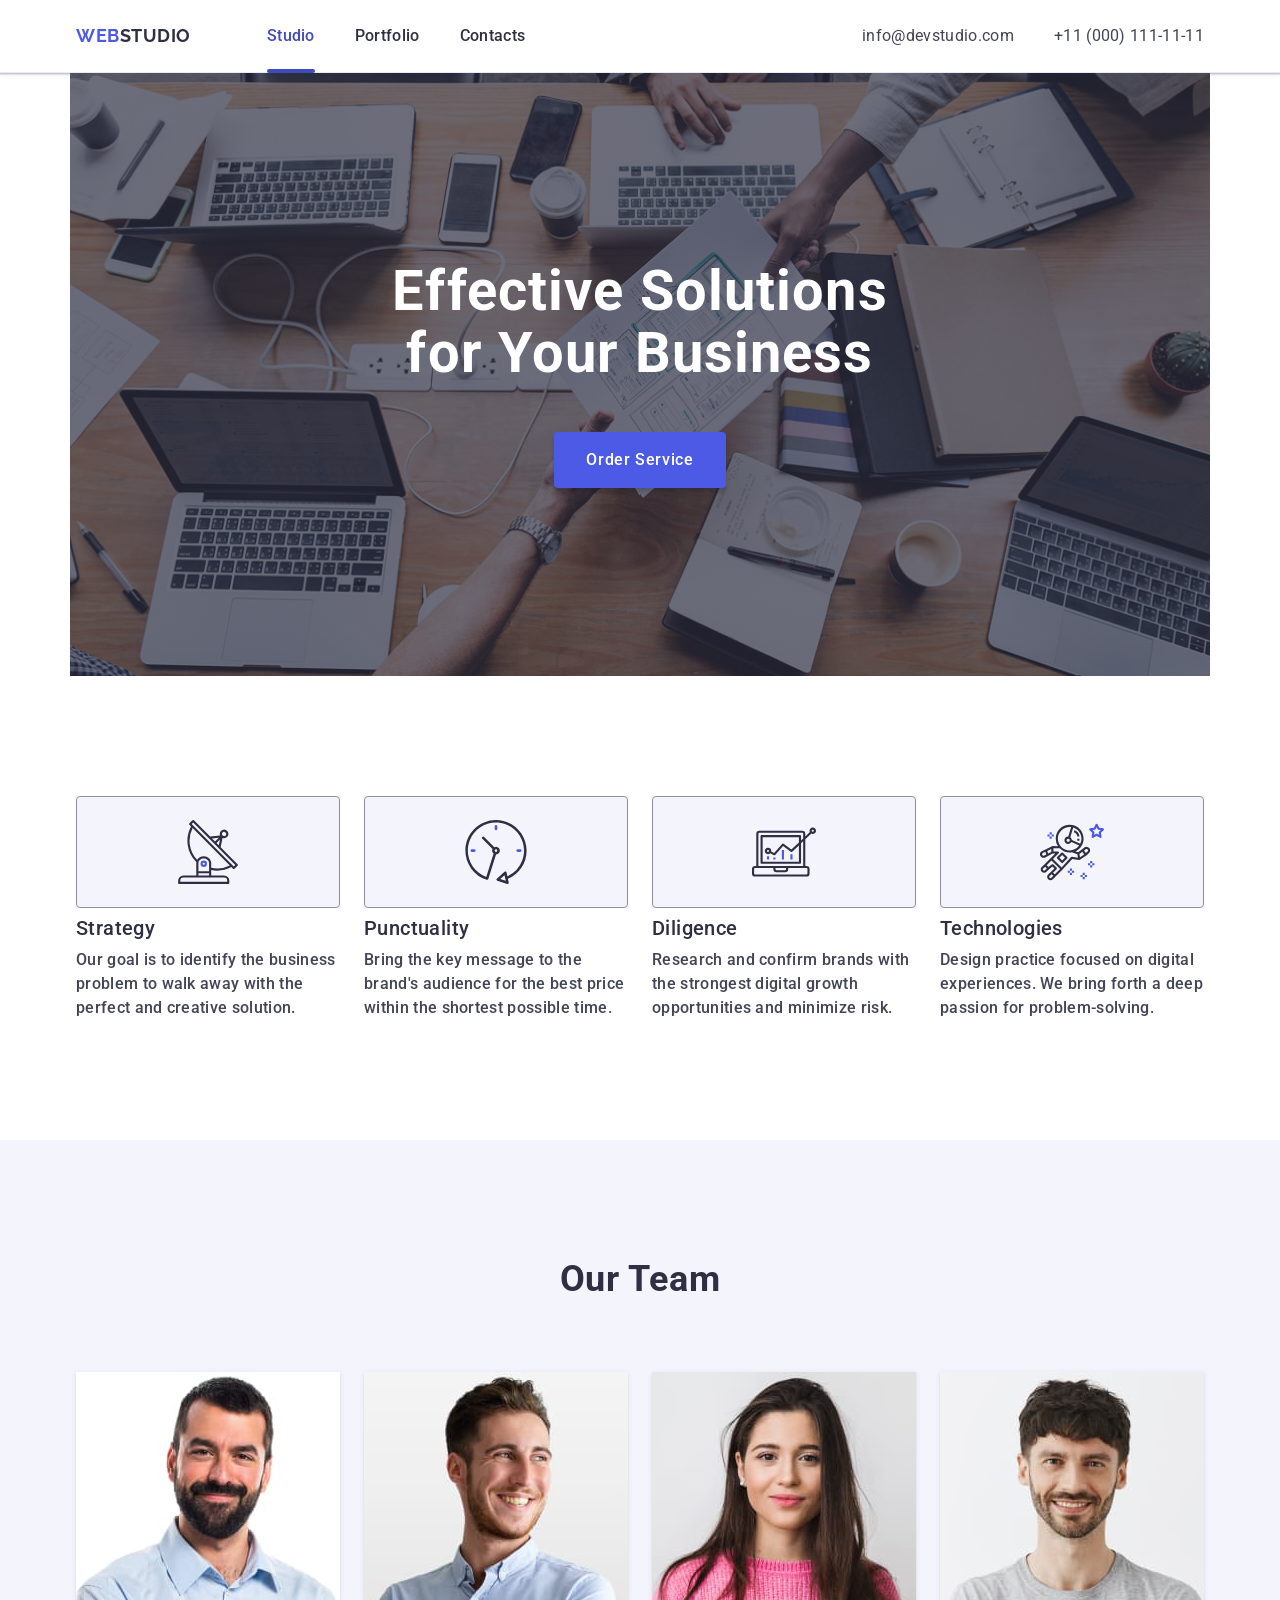
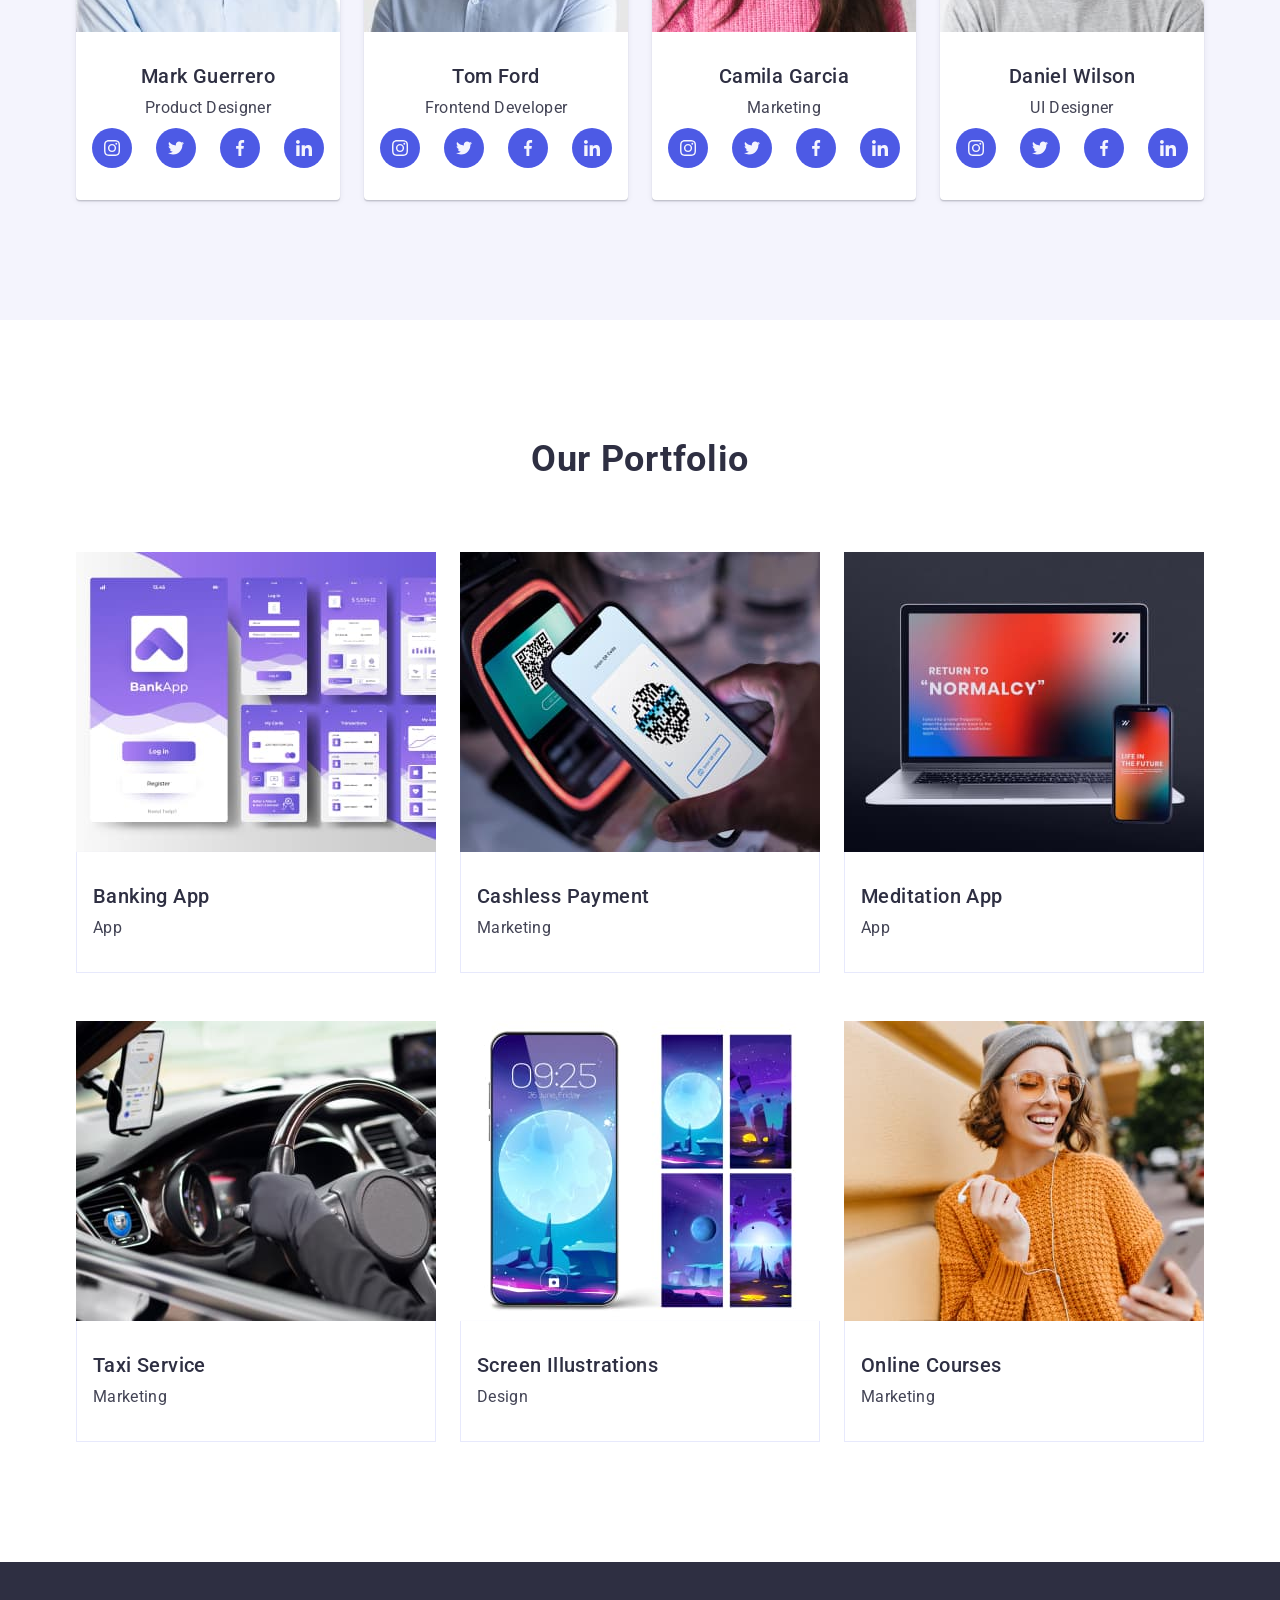
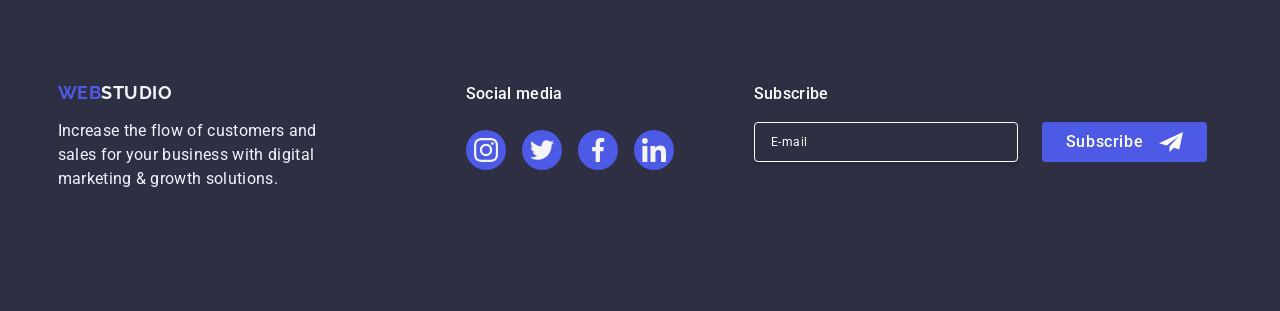
==== commit 1b99e63d: "dz-6" ====
--- a/index.html
+++ b/index.html
@@ -19,8 +19,8 @@
     <header class="page-header">
         <div class="header-nav container">
             <nav class="menu">
-                <a class="logo link" href="./index.html">Web<span class="logo-short">Studio</span></a>
-                <ul class="nav-menu list">
+                <a class="logo header-logo" href="./index.html">Web<span class="logo-short">Studio</span></a>
+                <ul class="nav-menu">
                     <li class="menu-item">
                         <a class="menu-link current link" href="./index.html">Studio</a>
                     </li>
@@ -33,16 +33,88 @@
                 </ul>
             </nav>
             <address class="page-address">
-                <ul class="page-address-list list">
+                <ul class="page-address-list">
                     <li class="page-address-item">
-                        <a class="page-address-link link" href="mailto:info@devstudio.com">info@devstudio.com</a>
+                        <a class="page-address-link" href="mailto:info@devstudio.com">info@devstudio.com</a>
                     </li>
                     <li class="page-address-item">
-                        <a class="page-address-link link" href="tel:+110001111111">+11 (000) 111-11-11</a>
+                        <a class="page-address-link" href="tel:+110001111111">+11 (000) 111-11-11</a>
                     </li>
                 </ul>
             </address>
+            <button type="button" class="burger-btn" data-menu-open>
+                <svg class="burger-icon" width="24" height="24">
+                    <use href="./images/icons.svg#icon-menu"></use>
+                </svg>
+            </button>
         </div>
+        <div class="menu-mob container" data-menu>
+            <div class="menu-mob-container">
+                <button type="button" class="menu-close" data-menu-close>
+                    <svg class="modal-close-icon" width="8" height="8">
+                        <use href="./images/icons.svg#icon-close"></use>
+                    </svg>
+                </button>
+                <div class="menu-box-mob">
+                    <nav class="menu-box">
+                        <ul class="nav-menu-mob">
+                            <li class="menu-mob-item">
+                                <a class="menu-mob-link current" href="./index.html">Studio</a>
+                            </li>
+                            <li class="menu-mob-item">
+                                <a class="menu-mob-link" href="">Portfolio</a>
+                            </li>
+                            <li class="menu-mob-item">
+                                <a class="menu-mob-link" href="">Contacts</a>
+                            </li>
+                        </ul>
+                    </nav>
+                </div>
+            </div>
+            <div class="address-box">
+                <address class="page-address-mob">
+                    <ul class="page-mob-address-list">
+                        <li class="page-address-item">
+                            <a class="page-mob-address-link" href="tel:+110001111111">+11 (000) 111-11-11</a>
+                        </li>
+                        <li class="page-mob-address-item">
+                            <a class="page-mob-address-link" href="mailto:info@devstudio.com">info@devstudio.com</a>
+                        </li>
+                    </ul>
+                </address>
+                <ul class="list-footer-mob">
+                    <li class="icon-item">
+                        <a class="icon-media-link media-footer" href="">
+                            <svg class="icon-media" width="24" height="24">
+                                <use href="./images/icons.svg#icon-instagram-2"></use>
+                            </svg>
+                        </a>
+                    </li>
+                    <li class="icon-item">
+                        <a class="icon-media-link media-footer" href="">
+                            <svg class="icon-media" width="24" height="24">
+                                <use href="./images/icons.svg#icon-twitter-1"></use>
+                            </svg>
+                        </a>
+                    </li>
+                    <li class="icon-item">
+                        <a class="icon-media-link media-footer" href="">
+                            <svg class="icon-media" width="24" height="24">
+                                <use href="./images/icons.svg#icon-facebook-1"></use>
+                            </svg>
+                        </a>
+                    </li>
+                    <li class="icon-item">
+                        <a class="icon-media-link media-footer" href="">
+                            <svg class="icon-media" width="24" height="24">
+                                <use href="./images/icons.svg#icon-linkedin-1"></use>
+                            </svg>
+                        </a>
+                    </li>
+                </ul>
+            </div>
+        </div>
+
     </header>
     <main>
         <!-- HERO -->
@@ -50,7 +122,7 @@
             <div class="container">
                 <h1 class="hero-title">Effective Solutions
                     for Your Business</h1>
-                <button class="hero-btn" type="button">Order Service</button>
+                <button class="hero-btn" type="button" data-modal-open>Order Service</button>
             </div>
         </section>
         <!-- BENEFITS -->
@@ -107,8 +179,8 @@
                 <h2 class="our-team-title">Our Team</h2>
                 <ul class="our-team-list list">
                     <li class="our-team-item">
-                        <img class="our-team-item-img" src="./images/img-3.jpg" alt="Team member" width="264"
-                            height="260">
+                        <img class="our-team-item-img" srcset="./images/img-3.jpg 1x, ./images/img-3-2x.jpg 2x"
+                            src="./images/img-3.jpg" alt="Team member" width="264" height="260">
                         <div class="team-person">
                             <h3 class="our-team-item-title">Mark Guerrero</h3>
                             <p class="our-team-item-text">Product Designer</p>
@@ -145,8 +217,8 @@
                         </div>
                     </li>
                     <li class="our-team-item">
-                        <img class="our-team-item-img" src="./images/img-2.jpg" alt="Team member" width="264"
-                            height="260">
+                        <img class="our-team-item-img" srcset="./images/img-2.jpg 1x, ./images/img-2-2x.jpg 2x"
+                            src="./images/img-2.jpg" alt="Team member" width="264" height="260">
                         <div class="team-person">
                             <h3 class="our-team-item-title">Tom Ford</h3>
                             <p class="our-team-item-text">Frontend Developer</p>
@@ -183,8 +255,8 @@
                         </div>
                     </li>
                     <li class="our-team-item">
-                        <img class="our-team-item-img" src="./images/img-1.jpg" alt="Team member" width="264"
-                            height="260">
+                        <img class="our-team-item-img" srcset="./images/img-1.jpg 1x, ./images/img-1-2x.jpg 2x"
+                            src="./images/img-1.jpg" alt="Team member" width="264" height="260">
                         <div class="team-person">
                             <h3 class="our-team-item-title">Camila Garcia</h3>
                             <p class="our-team-item-text">Marketing</p>
@@ -221,8 +293,8 @@
                         </div>
                     </li>
                     <li class="our-team-item">
-                        <img class="our-team-item-img" src="./images/img.jpg" alt="Team member" width="264"
-                            height="260">
+                        <img class="our-team-item-img" srcset="./images/img.jpg 1x, ./images/img-2x.jpg 2x"
+                            src="./images/img.jpg" alt="Team member" width="264" height="260">
                         <div class="team-person">
                             <h3 class="our-team-item-title">Daniel Wilson</h3>
                             <p class="our-team-item-text">UI Designer</p>
@@ -269,8 +341,18 @@
                 <ul class="portfolio-list list">
                     <li class="portfolio-item">
                         <div class="portfolio-cover">
-                            <img class="portfolio-item-img" src="./images/Portfolio/img-51.jpg" alt="Banking App"
-                                width="360" height="300">
+                            <picture>
+
+                                <source media="(min-width: 1158px)"
+                                    srcset="./images/Portfolio/img-51.jpg 1x, ./images/Portfolio/img-51-2x.jpg 2x" />
+                                <source media="(min-width: 768px)"
+                                    srcset="./images/Portfolio/img-51-tab.jpg 1x, ./images/Portfolio/img-51-tab-2x.jpg 2x" />
+                                <source media="(max-width: 767px)"
+                                    srcset="./images/Portfolio/img-51.jpg 1x, ./images/Portfolio/img-51-mob-2x.jpg 2x" />
+                                <img class="portfolio-item-img" src="./images/Portfolio/img-51.jpg" alt="Banking App"
+                                    width="360" height="300">
+                            </picture>
+
                             <p class="portfolio-cover-text">14 Stylish and User-Friendly App Design Concepts · Task
                                 Manager App · Calorie Tracker App · Exotic Fruit Ecommerce App ·
                                 Cloud Storage App</p>
@@ -283,8 +365,17 @@
                     </li>
                     <li class="portfolio-item">
                         <div class="portfolio-cover">
-                            <img class="portfolio-item-img" src="./images/Portfolio/img-41.jpg" alt="Cashless Payment"
-                                width="360" height="300">
+                            <picture>
+                                <source media="(min-width: 1158px)"
+                                    srcset="./images/Portfolio/img-41.jpg 1x, ./images/Portfolio/img-41-2x.jpg 2x" />
+                                <source media="(min-width: 768px)"
+                                    srcset="./images/Portfolio/img-41-tab.jpg 1x, ./images/Portfolio/img-41-tab-2x.jpg 2x" />
+                                <source media="(max-width: 767px)"
+                                    srcset="./images/Portfolio/img-41.jpg 1x, ./images/Portfolio/img-41-mob-2x.jpg 2x" />
+                                <img class="portfolio-item-img" src="./images/Portfolio/img-41.jpg"
+                                    alt="Cashless Payment" width="360" height="300">
+                            </picture>
+
                             <p class="portfolio-cover-text">14 Stylish and User-Friendly App Design Concepts · Task
                                 Manager App · Calorie Tracker App · Exotic Fruit Ecommerce App ·
                                 Cloud Storage App</p>
@@ -296,8 +387,16 @@
                     </li>
                     <li class="portfolio-item">
                         <div class="portfolio-cover">
-                            <img class="portfolio-item-img" src="./images/Portfolio/img-31.jpg" alt="Meditation App"
-                                width="360" height="300">
+                            <picture>
+                                <source media="(min-width: 1158px)"
+                                    srcset="./images/Portfolio/img-31.jpg 1x, ./images/Portfolio/img-31-2x.jpg 2x" />
+                                <source media="(min-width: 768px)"
+                                    srcset="./images/Portfolio/img-31-tab.jpg 1x, ./images/Portfolio/img-31-tab-2x.jpg 2x" />
+                                <source media="(max-width: 767px)"
+                                    srcset="./images/Portfolio/img-31.jpg 1x, ./images/Portfolio/img-31-mob-2x.jpg 2x" />
+                                <img class="portfolio-item-img" src="./images/Portfolio/img-31.jpg" alt="Meditation App"
+                                    width="360" height="300">
+                            </picture>
                             <p class="portfolio-cover-text">14 Stylish and User-Friendly App Design Concepts · Task
                                 Manager App · Calorie Tracker App · Exotic Fruit Ecommerce App ·
                                 Cloud Storage App</p>
@@ -308,9 +407,18 @@
                         </div>
                     </li>
                     <li class="portfolio-item">
+
                         <div class="portfolio-cover">
-                            <img class="portfolio-item-img" src="./images/Portfolio/img-21.jpg" alt="Taxi Service"
-                                width="360" height="300">
+                            <picture>
+                                <source media="(min-width: 1158px)"
+                                    srcset="./images/Portfolio/img-21.jpg 1x, ./images/Portfolio/img-21-2x.jpg 2x" />
+                                <source media="(min-width: 768px)"
+                                    srcset="./images/Portfolio/img-21-tab.jpg 1x, ./images/Portfolio/img-21-tab-2x.jpg 2x" />
+                                <source media="(max-width: 767px)"
+                                    srcset="./images/Portfolio/img-21.jpg 1x, ./images/Portfolio/img-21-mob-2x.jpg 2x" />
+                                <img class="portfolio-item-img" src="./images/Portfolio/img-21.jpg" alt="Taxi Service"
+                                    width="360" height="300">
+                            </picture>
                             <p class="portfolio-cover-text">14 Stylish and User-Friendly App Design Concepts · Task
                                 Manager App · Calorie Tracker App · Exotic Fruit Ecommerce App ·
                                 Cloud Storage App</p>
@@ -321,9 +429,19 @@
                         </div>
                     </li>
                     <li class="portfolio-item">
+
                         <div class="portfolio-cover">
-                            <img class="portfolio-item-img" src="./images/Portfolio/img-11.jpg"
-                                alt="Screen Illustrations" width="360" height="300">
+                            <picture>
+                                <source media="(min-width: 1158px)"
+                                    srcset="./images/Portfolio/img-11.jpg 1x, ./images/Portfolio/img-11-2x.jpg 2x" />
+                                <source media="(min-width: 768px)"
+                                    srcset="./images/Portfolio/img-11-tab.jpg 1x, ./images/Portfolio/img-11-tab-2x.jpg 2x" />
+                                <source media="(max-width: 767px)"
+                                    srcset="./images/Portfolio/img-11.jpg 1x, ./images/Portfolio/img-11-mob-2x.jpg 2x" />
+                                <img class="portfolio-item-img" src="./images/Portfolio/img-11.jpg"
+                                    alt="Screen Illustrations" width="360" height="300">
+                            </picture>
+
                             <p class="portfolio-cover-text">14 Stylish and User-Friendly App Design Concepts · Task
                                 Manager App · Calorie Tracker App · Exotic Fruit Ecommerce App ·
                                 Cloud Storage App</p>
@@ -334,9 +452,19 @@
                         </div>
                     </li>
                     <li class="portfolio-item">
+
                         <div class="portfolio-cover">
-                            <img class="portfolio-item-img" src="./images/Portfolio/img-01.jpg" alt="Online Courses"
-                                width="360" height="300">
+                            <picture>
+                                <source media="(min-width: 1158px)"
+                                    srcset="./images/Portfolio/img-01.jpg 1x, ./images/Portfolio/img-01-2x.jpg 2x" />
+                                <source media="(min-width: 768px)"
+                                    srcset="./images/Portfolio/img-01-tab.jpg 1x, ./images/Portfolio/img-01-tab-2x.jpg 2x" />
+                                <source media="(max-width: 767px)"
+                                    srcset="./images/Portfolio/img-01.jpg 1x, ./images/Portfolio/img-01-mob-2x.jpg 2x" />
+                                <img class="portfolio-item-img" src="./images/Portfolio/img-01.jpg" alt="Online Courses"
+                                    width="360" height="300">
+                            </picture>
+
                             <p class="portfolio-cover-text">14 Stylish and User-Friendly App Design Concepts · Task
                                 Manager App · Calorie Tracker App · Exotic Fruit Ecommerce App ·
                                 Cloud Storage App</p>
@@ -349,18 +477,20 @@
                 </ul>
             </div>
         </section>
-
     </main>
-    <footer class="footer">
-        <div class="container-div container">
-            <div class="logo-box">
-                <a class="logo-foot link" href="./index.html">Web<span class="logo-footer">Studio</span></a>
-                <p class="footer-text">Increase the flow of customers and sales for your business with digital marketing
-                    &
-                    growth solutions.</p>
-            </div>
-            <div class="footer-bottom">
-                <div>
+
+    <footer class="footer section">
+        <div class="container-div-mob container">
+            <div class="flex-box">
+                <div class="logo-box">
+                    <a class="logo-foot" href="./index.html">Web<span class="logo-footer">Studio</span></a>
+                    <p class="footer-text">Increase the flow of customers and sales for your business with digital
+                        marketing
+                        &
+                        growth solutions.</p>
+                </div>
+                <div class="footer-bottom">
+
                     <p class="footer-media">Social media</p>
                     <ul class="list-footer">
                         <li class="icon-item">
@@ -393,6 +523,7 @@
                         </li>
                     </ul>
                 </div>
+
             </div>
             <div class="conteiner-footer-form">
                 <p class="footer-media">Subscribe</p>
@@ -410,9 +541,68 @@
             </div>
         </div>
     </footer>
-    <div class="backdrop">
+    <!-- <footer class="footer">
+        <div class="container-div container">
+            <div class="logo-box">
+                <a class="logo-foot link" href="./index.html">Web<span class="logo-footer">Studio</span></a>
+                <p class="footer-text">Increase the flow of customers and sales for your business with digital marketing
+                    &
+                    growth solutions.</p>
+            </div>
+            <div class="footer-bottom">
+                <div>
+                    <p class="footer-media">Social media</p>
+                    <ul class="list-footer">
+                        <li class="icon-item">
+                            <a class="icon-media-link media-footer" href="">
+                                <svg class="icon-media" width="24" height="24">
+                                    <use href="./images/icons.svg#icon-instagram-2"></use>
+                                </svg>
+                            </a>
+                        </li>
+                        <li class="icon-item">
+                            <a class="icon-media-link media-footer" href="">
+                                <svg class="icon-media" width="24" height="24">
+                                    <use href="./images/icons.svg#icon-twitter-1"></use>
+                                </svg>
+                            </a>
+                        </li>
+                        <li class="icon-item">
+                            <a class="icon-media-link media-footer" href="">
+                                <svg class="icon-media" width="24" height="24">
+                                    <use href="./images/icons.svg#icon-facebook-1"></use>
+                                </svg>
+                            </a>
+                        </li>
+                        <li class="icon-item">
+                            <a class="icon-media-link media-footer" href="">
+                                <svg class="icon-media" width="24" height="24">
+                                    <use href="./images/icons.svg#icon-linkedin-1"></use>
+                                </svg>
+                            </a>
+                        </li>
+                    </ul>
+                </div>
+            </div>
+            <div class="conteiner-footer-form">
+                <p class="footer-media">Subscribe</p>
+                <form class="footer-form">
+                    <label for="footer-input-email" class="footer-input">
+                        <input type="email" name="footer-input-email" class="footer-input-email" placeholder="E-mail"
+                            id="footer-input-email">
+                    </label>
+                    <button type="submit" class="footer-btn">Subscribe
+                        <svg class="sumbit-btn" width="24" height="24">
+                            <use href="./images/icons.svg#icon-telegram"></use>
+                        </svg>
+                    </button>
+                </form>
+            </div>
+        </div>
+    </footer> -->
+    <div class="backdrop" data-modal>
         <div class="modal">
-            <button type="button" class="modal-close">
+            <button type="button" class="modal-close" data-modal-close>
                 <svg class="modal-close-icon" width="8" height="8">
                     <use href="./images/icons.svg#icon-close"></use>
                 </svg>
@@ -437,7 +627,7 @@
                         </svg>
                     </div>
                 </div>
-                <div class="modal-field">
+                <div class="modal-field is-open">
                     <label for="user-email" class="modal-label">Email</label>
                     <div class="modal-imput-cover">
                         <input type="email" class="modal-imput" name="user-email" id="user-email">
@@ -465,6 +655,8 @@
 
         </div>
     </div>
+    <script src="/menu.js"></script>
+    <script src="/modal.js"></script>
 </body>
 
 </html>
--- a/css/styles.css
+++ b/css/styles.css
@@ -1,3 +1,7 @@
+.hidden {
+    display: none;
+}
+
 a {
     text-decoration: none;
 }
@@ -30,6 +34,12 @@
 h6 {
     margin-bottom: 0;
     margin-top: 0;
+}
+
+img {
+    display: block;
+    max-width: 100%;
+    height: auto;
 }
 
 body {
@@ -51,14 +61,27 @@
     border: 0;
 }
 
+.section {
+    padding: 96px 0;
+}
+
 .container {
-    width: 1158px;
-    padding: 0 15px;
+    max-width: 320px;
+    padding: 0 16px;
     margin: 0 auto;
 }
 
-.section {
-    padding: 120px 0;
+@media screen and (min-width: 768px) {
+    .container {
+        max-width: 768px;
+    }
+}
+
+@media screen and (min-width: 1158px) {
+    .container {
+        max-width: 1158px;
+        padding: 0 15px;
+    }
 }
 
 .page-header {
@@ -71,7 +94,17 @@
 .header-nav {
     display: flex;
     align-items: center;
-
+    justify-content: space-between;
+}
+
+.nav-menu,
+.page-address {
+    display: none;
+}
+
+.header-logo {
+    padding: 16px 0;
+    display: block;
 }
 
 .logo {
@@ -82,7 +115,7 @@
     letter-spacing: 0.54px;
     text-transform: uppercase;
     color: #4D5AE5;
-    margin-right: 76px;
+
 }
 
 .logo-short {
@@ -95,96 +128,282 @@
     color: var(--NAVY-BLUE, #2E2F42);
 }
 
-.menu {
-    display: flex;
-    align-items: center;
-}
-
-.nav-menu {
-    display: flex;
+.burger-btn {
+    padding: 0;
+    border: none;
+    background-color: transparent;
+}
+
+@media screen and (min-width: 768px) {
+    .burger-btn {
+        display: none;
+    }
+
+    .header-logo {
+        padding: 24px 0;
+        margin-right: 120px;
+    }
+
+    .nav-menu {
+        display: flex;
+        align-items: center;
+        gap: 40px;
+    }
+
+    .page-address {
+        font-style: normal;
+        display: block;
+    }
+
+    .menu {
+        display: flex;
+        align-items: center;
+    }
+
+    .menu-link {
+        display: block;
+        font-size: 16px;
+        font-weight: 500;
+        line-height: 1.5;
+        letter-spacing: 0.32px;
+        color: #2e2f42;
+        padding: 24px 0;
+        transition: color 250ms cubic-bezier(0.4, 0, 0.2, 1);
+    }
+
+    .menu-link.current {
+        position: relative;
+        color: #404bbf;
+    }
+
+    .menu-link.current::after {
+        content: '';
+        width: 100%;
+        height: 4px;
+        position: absolute;
+        border-radius: 2px;
+        background-color: #404bbf;
+        left: 0;
+        bottom: -1px;
+    }
+
+    .menu-link:hover,
+    .menu-link:focus {
+        color: var(--OCEAN, #404BBF);
+    }
+
+    .menu-link:active {
+        color: #404BBF;
+    }
+
+    .page-address {
+        font-style: normal;
+        margin-left: auto;
+    }
+
+
+    .page-address-list {
+        display: flex;
+        flex-direction: column;
+        gap: 12px;
+    }
+
+    .page-address-link {
+        display: block;
+        font-size: 12px;
+        line-height: 1.17;
+        letter-spacing: 0.04em;
+        color: var(--SLATE, #434455);
+        transition: color 250ms cubic-bezier(0.4, 0, 0.2, 1);
+    }
+
+    .page-address-link:hover,
+    .page-address-link:focus {
+        color: var(--OCEAN, #404BBF);
+    }
+}
+
+@media screen and (min-width: 1158px) {
+    .header-logo {
+        margin-right: 76px;
+    }
+
+    .page-address-list {
+        flex-direction: row;
+        align-items: center;
+        gap: 40px;
+    }
+
+    .page-address-link {
+        padding: 24px 0;
+        font-size: 16px;
+        line-height: 1.5;
+        letter-spacing: 0.02em;
+    }
+}
+
+.menu-mob {
+    position: fixed;
+    top: 0;
+    left: 0;
+    width: 100%;
+    height: 100%;
+    background-color: #FFFFFF;
+    display: flex;
+    flex-direction: column;
+    justify-content: space-between;
+    opacity: 0;
+    visibility: hidden;
+    pointer-events: none;
+    transition: opacity 250ms cubic-bezier(0.4, 0, 0.2, 1), visibility 250ms cubic-bezier(0.4, 0, 0.2, 1);
+}
+
+.menu-mob.is-open {
+    opacity: 1;
+    visibility: visible;
+    pointer-events: auto;
+}
+
+.menu-mob-container {
+    position: relative;
+    display: flex;
+    flex-direction: column;
+    width: 100%;
+}
+
+.menu-box {
+    margin-bottom: auto;
+}
+
+.menu-box-mob {
+    margin-top: 72px;
+}
+
+.menu-mob-item:not(:last-child) {
+    margin-bottom: 40px;
+}
+
+.menu-mob-link {
+    font-weight: 700;
+    font-size: 36px;
+    line-height: 1.11;
+    letter-spacing: 0.02em;
+    color: #2e2f42;
+}
+
+.menu-mob-link:hover,
+.menu-mob-link:focus {
+    color: var(--OCEAN, #404BBF);
+}
+
+.menu-mob-link:active {
+    color: #404BBF;
+}
+
+
+.page-mob-address-list {
+    display: flex;
+    flex-direction: column;
+    gap: 24px;
+    margin-bottom: 48px;
+}
+
+.page-mob-address-link {
+    font-weight: 500;
+    font-style: normal;
+    font-size: 20px;
+    line-height: 1.2;
+    letter-spacing: 0.02em;
+    color: #434455;
+    transition: color 250ms cubic-bezier(0.4, 0, 0.2, 1);
+}
+
+.page-mob-address-link:hover,
+.page-mob-address-link:focus {
+    color: var(--OCEAN, #404BBF);
+}
+
+.list-footer-mob {
+    display: flex;
+    align-items: center;
     gap: 40px;
-}
-
-.menu-link {
-    display: block;
-    font-size: 16px;
-    font-weight: 500;
-    line-height: 1.5;
-    letter-spacing: 0.32px;
-    color: #2e2f42;
-    padding: 24px 0;
-    transition: color 250ms cubic-bezier(0.4, 0, 0.2, 1);
-}
-
-.menu-link.current {
-    position: relative;
-    color: #404bbf;
-}
-
-.menu-link.current::after {
-    content: '';
-    width: 100%;
-    height: 4px;
+
+}
+
+.icon-media-link:hover.media-footer,
+.icon-media-link:focus.media-footer {
+    background-color: #31d0aa;
+}
+
+.menu-close {
     position: absolute;
-    border-radius: 2px;
+    top: 24px;
+    right: 24px;
+    background-color: #E7E9FC;
+    border-radius: 50%;
+    border: 1px solid rgba(0, 0, 0, 0.1);
+    padding: 0;
+    width: 24px;
+    height: 24px;
+    display: flex;
+    align-items: center;
+    justify-content: center;
+}
+
+.menu-close:hover,
+.menu-close:focus {
     background-color: #404bbf;
-    left: 0;
-    bottom: -1px;
-}
-
-.menu-link:hover,
-.menu-link:focus {
-    color: var(--OCEAN, #404BBF);
-}
-
-.menu-link:active {
-    color: #404BBF;
-}
-
-.page-address {
-    font-style: normal;
-    margin-left: auto;
-}
-
-.page-address-list {
-    display: flex;
-    gap: 40px;
-}
-
-.page-address-link {
-    font-size: 16px;
-    line-height: 1.5;
-    letter-spacing: 0.32px;
-    color: var(--SLATE, #434455);
-    transition: color 250ms cubic-bezier(0.4, 0, 0.2, 1);
-}
-
-.page-address-link:hover,
-.page-address-link:focus {
-    color: var(--OCEAN, #404BBF);
-}
+    border: none;
+    fill: #ffffff
+}
+
+.modal-close-icon {
+    transition: fill 250ms cubic-bezier(0.4, 0, 0.2, 1);
+}
+
+
+
+@media screen and (min-width: 768px) {
+    .monu-mob {
+        display: none;
+    }
+}
+
+@media screen and (min-width: 1158px) {
+    .monu-mob {
+        display: none;
+    }
+}
+
+/* ---Hero--- */
 
 .hero {
-    max-width: 1440px;
+    max-width: 1140px;
     background-repeat: no-repeat;
     background-position: center;
-    background-image: linear-gradient(rgba(46, 47, 66, 0.7), rgba(46, 47, 66, 0.7)), url(../images/img-name.jpg);
+    background-image: linear-gradient(rgba(46, 47, 66, 0.7), rgba(46, 47, 66, 0.7)), url(../images/img-name-mob.jpg);
     background-size: cover;
     background-color: #2e2f42;
-    padding-top: 188px;
-    padding-bottom: 188px;
+    padding-top: 72px;
+    padding-bottom: 72px;
     margin: 0 auto;
+}
+
+@media screen and (min-resolution: 2x) {
+    .hero {
+        background-image: linear-gradient(rgba(46, 47, 66, 0.7), rgba(46, 47, 66, 0.7)), url(../images/img-name-mob-2x.jpg);
+    }
 }
 
 .hero-title {
     text-align: center;
-    font-size: 56px;
-    line-height: 1.07;
+    font-size: 36px;
+    line-height: 1.1;
     letter-spacing: 1.12px;
     color: var(--WHITE, #FFF);
-    max-width: 496px;
+    max-width: 216px;
     margin: 0 auto;
-    margin-bottom: 48px;
+    margin-bottom: 72px;
 }
 
 .hero-btn {
@@ -211,45 +430,124 @@
     background: var(--OCEAN, #404BBF);
 }
 
-.benefits {}
+@media screen and (min-width: 768px) {
+    .hero {
+        padding-top: 112px;
+        padding-bottom: 112px;
+        background-image: linear-gradient(rgba(46, 47, 66, 0.7), rgba(46, 47, 66, 0.7)), url(../images/img-name-tab.jpg);
+    }
+
+    @media screen and (min-resolution: 2x) {
+        .hero {
+            background-image: linear-gradient(rgba(46, 47, 66, 0.7), rgba(46, 47, 66, 0.7)), url(../images/img-name-tab-2x.jpg);
+        }
+    }
+
+    .hero-title {
+        font-size: 56px;
+        max-width: 496px;
+        margin-bottom: 36px;
+    }
+}
+
+@media screen and (min-width: 1158px) {
+    .section {
+        padding: 120px 0;
+    }
+
+    .hero {
+        padding-top: 188px;
+        padding-bottom: 188px;
+        background-image: linear-gradient(rgba(46, 47, 66, 0.7), rgba(46, 47, 66, 0.7)), url(../images/img-name.jpg);
+    }
+
+    @media screen and (min-resolution: 2x) {
+        .hero {
+            background-image: linear-gradient(rgba(46, 47, 66, 0.7), rgba(46, 47, 66, 0.7)), url(../images/img-name-2x.jpg);
+        }
+    }
+
+    .hero-title {
+        margin-bottom: 48px;
+    }
+}
+
+/* ---Benefuts--- */
 
 .benefits-list {
     display: flex;
-    gap: 24px;
-}
-
-.benefits-item {
-    width: calc((100% - 72px) / 4);
-}
-
+    flex-wrap: wrap;
+    gap: 72px;
+}
 
 .benefits-icon-box {
-    display: flex;
-    justify-content: center;
-    align-items: center;
-    border: 1px solid #8e8f99;
-    border-radius: 4px;
-    background: #f4f4fd;
-    padding: 24px 0;
-    margin-bottom: 8px;
-    height: 112px;
+    display: none;
 }
 
 .benefits-item-title {
-    font-size: 20px;
-    font-weight: 500;
-    line-height: 1.2;
-    letter-spacing: 0.4px;
+    font-weight: 700;
+    font-size: 36px;
+    line-height: 1.11;
+    letter-spacing: 0.02em;
+    text-align: center;
     color: var(--NAVY-BLUE, #2E2F42);
     margin-bottom: 8px;
 }
 
 .benefits-item-text {
+    font-weight: 500;
     font-size: 16px;
     line-height: 1.5;
     letter-spacing: 0.32px;
 
 }
+
+@media screen and (min-width: 768px) {
+    .benefits-list {
+        column-gap: 24px;
+
+    }
+
+    .benefits-item {
+        width: calc((100% - 24px) / 2);
+    }
+
+    .benefits-item-title {
+        text-align: start;
+    }
+}
+
+@media screen and (min-width: 1158px) {
+    .benefits-list {
+        gap: 24px;
+    }
+
+    .benefits-item {
+        width: calc((100% - 72px) / 4);
+    }
+
+    .benefits-icon-box {
+        display: flex;
+        justify-content: center;
+        align-items: center;
+        border: 1px solid #8e8f99;
+        border-radius: 4px;
+        background: #f4f4fd;
+        padding: 24px 0;
+        margin-bottom: 8px;
+        height: 112px;
+    }
+
+    .benefits-item-title {
+        font-size: 20px;
+        font-weight: 500;
+        line-height: 1.2;
+        letter-spacing: 0.4px;
+        text-align: start;
+    }
+}
+
+/* ---Our team--- */
 
 .our-team {
     background-color: #F4F4FD;
@@ -272,12 +570,13 @@
 
 .our-team-list {
     display: flex;
-    gap: 24px;
+    flex-wrap: wrap;
+    gap: 72px;
 }
 
 .our-team-item {
     background-color: #FFFFFF;
-    width: calc((100% - 24 * 3) / 4);
+    /* width: calc((100% - 24 * 3) / 4); */
     border-radius: 0px 0px 4px 4px;
     box-shadow: 0 2px 1px 0 rgba(46, 47, 66, 0.08), 0 1px 1px 0 rgba(46, 47, 66, 0.16), 0 1px 6px 0 rgba(46, 47, 66, 0.08);
 }
@@ -330,17 +629,45 @@
     fill: #F4F4FD;
 }
 
-.portfolio {}
+@media screen and (min-width: 768px) {
+    .our-team .container {
+        max-width: 588px;
+    }
+
+    .our-team-list {
+        column-gap: 24px;
+    }
+
+    .our-team-item {
+        width: calc((100% - 24px) / 2);
+    }
+}
+
+@media screen and (min-width: 1158px) {
+    .our-team .container {
+        max-width: 1158px;
+    }
+
+    .our-team-list {
+        gap: 24px;
+    }
+
+    .our-team-item {
+        width: calc((100% - 72px) / 4);
+    }
+}
+
+/* ---Our portfolio--- */
 
 .portfolio-list {
     display: flex;
     flex-wrap: wrap;
     row-gap: 48px;
-    column-gap: 24px;
+    /* column-gap: 24px; */
 }
 
 .portfolio-item {
-    width: calc((100% - 24 * 2) / 3);
+    /* width: calc((100% - 24 * 2) / 3); */
     transition: box-shadow 250ms cubic-bezier(0.4, 0, 0.2, 1);
 
 }
@@ -409,9 +736,28 @@
     letter-spacing: 0.32px;
 }
 
+@media screen and (min-width: 768px) {
+    .portfolio-list {
+        column-gap: 24px;
+        flex-wrap: wrap;
+    }
+
+    .portfolio-item {
+        width: calc((100% - 24px) / 2);
+    }
+}
+
+@media screen and (min-width: 1158px) {
+    .portfolio-item {
+        width: calc((100% - 24px * 2) / 3);
+    }
+}
+
+/* ---Footer--- */
+
 .footer {
     background-color: #2e2f42;
-    padding: 100px 0;
+
 }
 
 .logo-foot {
@@ -422,9 +768,10 @@
     letter-spacing: 0.54px;
     text-transform: uppercase;
     color: #4D5AE5;
-    margin-right: 76px;
+    /* margin-right: 76px; */
     display: inline-block;
     margin-bottom: 16px;
+
 }
 
 .footer-text {
@@ -433,19 +780,39 @@
     letter-spacing: 0.32px;
     color: var(--CLOUD, #F4F4FD);
     width: 264px;
+    text-align: start;
 }
 
 .logo-footer {
     color: #f4f4fd;
-}
-
-.container-div {
+
+}
+
+.container-div-mob {
+    display: flex;
+    flex-direction: column;
+    justify-content: center;
+    align-items: center;
+    gap: 72px;
+
+}
+
+.flex-box {
+    display: flex;
+    flex-direction: column;
+    justify-content: center;
+    align-items: center;
+    gap: 72px;
+}
+
+/* .container-div {
     display: flex;
     align-items: baseline;
-}
+} */
 
 .logo-box {
-    margin-right: 120px
+    /* margin-right: 120px; */
+    text-align: center;
 }
 
 .footer-media {
@@ -454,7 +821,9 @@
     line-height: 1.5;
     letter-spacing: 0.02em;
     color: #fff;
-    margin-bottom: 16px
+    margin-bottom: 16px;
+    text-align: center;
+
 }
 
 .list-footer {
@@ -463,6 +832,13 @@
     align-items: center;
     gap: 16px;
     margin-top: 8px;
+}
+
+.list-footer-mob {
+    display: flex;
+    justify-content: space-between;
+    align-items: center;
+
 }
 
 .icon-media-link:hover.media-footer,
@@ -472,16 +848,18 @@
 
 .footer-bottom {
     display: flex;
-    justify-content: space-between;
-    align-items: center;
-    margin-right: 80px;
-
+    flex-direction: column;
+
+}
+
+.conteiner-footer-form {
+    text-align: center;
 }
 
 .footer-form {
     display: flex;
     align-items: center;
-    gap: 24px;
+    flex-direction: column;
 }
 
 .footer-input-email {
@@ -496,6 +874,7 @@
     letter-spacing: 0.04em;
     padding-left: 16px;
     color: #ffffff;
+    margin-bottom: 16px;
 }
 
 .footer-input-email::placeholder {
@@ -504,6 +883,27 @@
 }
 
 .footer-btn {
+    font-family: "Roboto", sans-serif;
+    display: flex;
+    justify-content: center;
+    align-items: center;
+    border-radius: 4px;
+    padding: 8px 24px;
+    min-width: 165px;
+    height: 40px;
+    background-color: #4d5ae5;
+    font-weight: 500;
+    font-size: 16px;
+    line-height: 1.5;
+    letter-spacing: 0.04em;
+
+    color: #fff;
+    cursor: pointer;
+    border: none;
+    transition: background-color 250ms cubic-bezier(0.4, 0, 0.2, 1);
+}
+
+/* .footer-btn {
     font-family: "Roboto", sans-serif;
     display: flex;
     border-radius: 4px;
@@ -521,7 +921,7 @@
     cursor: pointer;
     border: none;
     transition: background-color 250ms cubic-bezier(0.4, 0, 0.2, 1);
-}
+} */
 
 .sumbit-btn {
     margin-left: 16px;
@@ -537,6 +937,65 @@
     justify-content: space-between;
     align-items: center;
 } */
+
+@media screen and (min-width: 768px) {
+    .flex-box {
+        flex-direction: row;
+        justify-content: start;
+        align-items: normal;
+        gap: 24px;
+    }
+
+    .logo-foot {
+        display: flex;
+    }
+
+    .container-div-mob {
+        align-items: normal;
+        padding-left: 92px;
+    }
+
+    .conteiner-footer-form {
+        display: flex;
+        justify-items: start;
+        flex-direction: column;
+    }
+
+    .footer-form {
+        flex-direction: row;
+        justify-items: flex-start;
+        align-items: center;
+    }
+
+    .footer-media {
+        text-align: start;
+
+    }
+
+    .footer-input-email {
+        margin-right: 24px;
+        margin-bottom: 0;
+    }
+}
+
+@media screen and (min-width: 1158px) {
+    .logo-box {
+        margin-right: 120px;
+    }
+
+    .container-div-mob {
+        display: flex;
+        flex-direction: row;
+        padding-left: 0;
+        gap: 80px;
+    }
+
+    .flex-box {
+        align-items: normal;
+    }
+}
+
+/* ---Modal--- */
 
 .backdrop {
     background-color: rgba(46, 47, 66, 0.4);
@@ -545,13 +1004,9 @@
     width: 100%;
     height: 100%;
     pointer-events: none;
+    opacity: 0;
+    visibility: hidden;
     transition: opacity 250ms cubic-bezier(0.4, 0, 0.2, 1), visibility 250ms cubic-bezier(0.4, 0, 0.2, 1);
-}
-
-.is-open {
-    opacity: 1;
-    pointer-events: auto;
-    visibility: visible;
 }
 
 .modal {
@@ -561,13 +1016,20 @@
         0px 2px 1px rgba(0, 0, 0, 0.2);
     border-radius: 4px;
     transition: transform 250ms cubic-bezier(0.4, 0, 0.2, 1);
-    width: 408px;
+    width: 288px;
     min-height: 584px;
     position: absolute;
     top: 50%;
     left: 50%;
     transform: translate(-50%, -50%);
     padding: 72px 24px 24px 24px;
+}
+
+@media screen and (min-width: 768px) {
+    .modal {
+        width: 408px;
+    }
+
 }
 
 .modal-close {
@@ -723,4 +1185,10 @@
 
 .policy-link {
     color: #4d5ae5;
+}
+
+.backdrop.is-open {
+    opacity: 1;
+    visibility: visible;
+    pointer-events: auto;
 }
